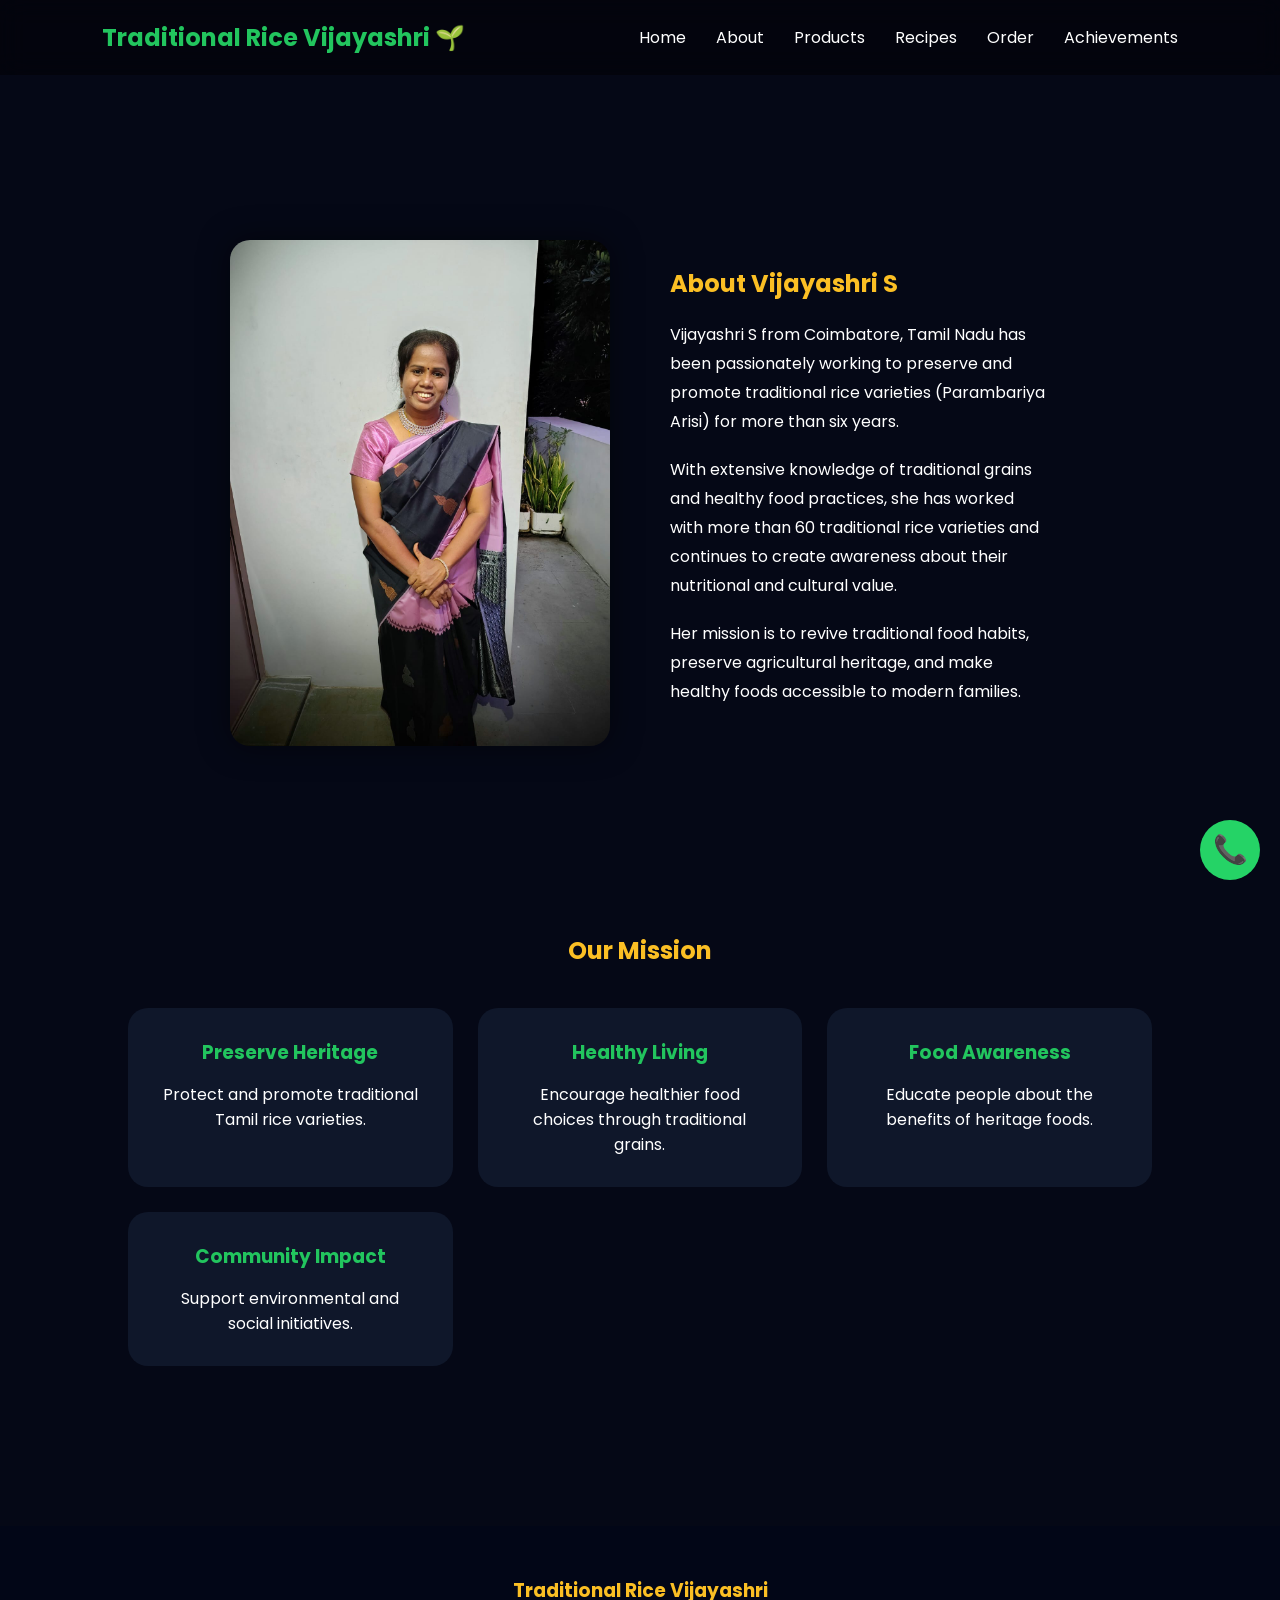
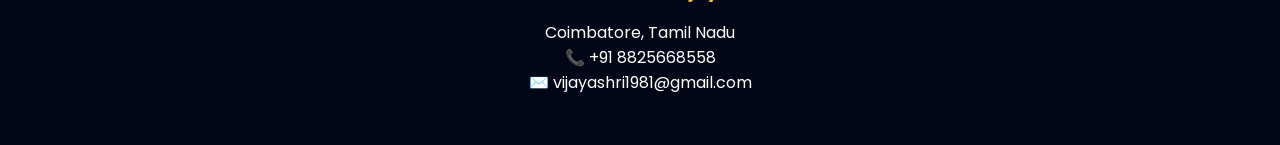
==== about.html @ ce8599e6 "Add files via upload Initial website upload" ====
<!DOCTYPE html>
<html lang="en">

<head>
    <meta charset="UTF-8">
    <meta name="viewport" content="width=device-width, initial-scale=1.0">
    <title>About Vijayashri</title>
    <link rel="stylesheet" href="style.css">
</head>

<body>

<nav>
    <div class="logo">
        Traditional Rice Vijayashri 🌱
    </div>

    <ul>
        <li><a href="index.html">Home</a></li>
        <li><a href="about.html">About</a></li>
        <li><a href="product.html">Products</a></li>
        <li><a href="recipes.html">Recipes</a></li>
        <li><a href="order.html">Order</a></li>
        <li><a href="achievements.html">Achievements</a></li>
    </ul>
</nav>

<section style="padding-top:140px; padding-left:10%; padding-right:10%;">

    <div class="about-preview">

        <div class="about-image">
            <img src="vijayashri.jpeg">
        </div>

        <div class="about-text">

            <h2>About Vijayashri S</h2>

            <p>
                Vijayashri S from Coimbatore, Tamil Nadu has been passionately
                working to preserve and promote traditional rice varieties
                (Parambariya Arisi) for more than six years.
            </p>

            <p>
                With extensive knowledge of traditional grains and healthy food
                practices, she has worked with more than 60 traditional rice
                varieties and continues to create awareness about their
                nutritional and cultural value.
            </p>

            <p>
                Her mission is to revive traditional food habits, preserve
                agricultural heritage, and make healthy foods accessible
                to modern families.
            </p>

        </div>

    </div>

</section>

<section class="services">

    <h2>Our Mission</h2>

    <div class="service-grid">

        <div class="service-card">
            <h3>Preserve Heritage</h3>
            <p>
                Protect and promote traditional Tamil rice varieties.
            </p>
        </div>

        <div class="service-card">
            <h3>Healthy Living</h3>
            <p>
                Encourage healthier food choices through traditional grains.
            </p>
        </div>

        <div class="service-card">
            <h3>Food Awareness</h3>
            <p>
                Educate people about the benefits of heritage foods.
            </p>
        </div>

        <div class="service-card">
            <h3>Community Impact</h3>
            <p>
                Support environmental and social initiatives.
            </p>
        </div>

    </div>

</section>

<footer>

    <h3>Traditional Rice Vijayashri</h3>

    <p>Coimbatore, Tamil Nadu</p>

    <p>📞 +91 8825668558</p>

    <p>✉️ vijayashri1981@gmail.com</p>

</footer>

<a href="https://wa.me/918825668558" class="whatsapp" target="_blank">
📞
</a>

</body>

</html>
---- style.css ----
/* Google Font */

@import url('https://fonts.googleapis.com/css2?family=Poppins:wght@300;400;500;600;700&display=swap');

*{
    margin:0;
    padding:0;
    box-sizing:border-box;
    font-family:'Poppins',sans-serif;
}

/* Body */

body{
    background:#050816;
    color:white;
    overflow-x:hidden;
}

/* Navbar */

nav{
    position:fixed;
    top:0;
    width:100%;
    display:flex;
    justify-content:space-between;
    align-items:center;
    padding:20px 8%;
    background:rgba(0,0,0,0.4);
    backdrop-filter:blur(12px);
    z-index:1000;
}

.logo{
    font-size:24px;
    font-weight:700;
    color:#22c55e;
}

nav ul{
    display:flex;
    list-style:none;
    gap:30px;
}

nav ul li a{
    text-decoration:none;
    color:white;
    transition:.3s;
}

nav ul li a:hover{
    color:#22c55e;
}

/* Hero Section */

.hero{
    height:200vh;
    background:url("hero.jpeg");
    background-size:cover;
    background-position:center;
    position:relative;
    display:flex;
    justify-content:center;
    align-items:center;
    text-align:center;
}

.overlay{
    position:absolute;
    width:100%;
    height:100%;
    background:rgba(0,0,0,.65);
}

.hero-content{
    position:relative;
    z-index:2;
    width:80%;
}

.hero-content h1{
    font-size:4rem;
    margin-bottom:20px;
    color:#fbbf24;
}

.hero-content p{
    font-size:1.2rem;
    max-width:700px;
    margin:auto;
    margin-bottom:30px;
    line-height:1.8;
}

/* Buttons */

.btn{
    display:inline-block;
    text-decoration:none;
    background:#22c55e;
    color:white;
    padding:12px 28px;
    border-radius:50px;
    margin:10px;
    transition:.3s;
}

.btn:hover{
    transform:translateY(-4px);
}

.btn-secondary{
    background:#38bdf8;
}

/* Stats */

.stats{
    padding:80px 10%;
    display:grid;
    grid-template-columns:repeat(auto-fit,minmax(220px,1fr));
    gap:25px;
}

.card{
    background:rgba(255,255,255,.05);
    backdrop-filter:blur(15px);
    border:1px solid rgba(255,255,255,.1);
    padding:30px;
    border-radius:20px;
    text-align:center;
    transition:.4s;
}

.card:hover{
    transform:translateY(-10px);
}

.card h2{
    color:#22c55e;
    margin-bottom:10px;
}

/* About Preview */

.about-preview{
    padding:100px 10%;
    display:flex;
    align-items:center;
    gap:60px;
    flex-wrap:wrap;
}

.about-image{
    flex:1;
    min-width:300px;
}

.about-image img{
    width:100%;
    border-radius:20px;
    box-shadow:0 0 30px rgba(0,0,0,.5);
}

.about-text{
    flex:1;
    min-width:300px;
}

.about-text h2{
    color:#fbbf24;
    margin-bottom:20px;
}

.about-text p{
    line-height:1.8;
    margin-bottom:20px;
}

/* Services */

.services{
    padding:80px 10%;
}

.services h2{
    text-align:center;
    color:#fbbf24;
    margin-bottom:40px;
}

.service-grid{
    display:grid;
    grid-template-columns:repeat(auto-fit,minmax(250px,1fr));
    gap:25px;
}

.service-card{
    background:#0f172a;
    border-radius:20px;
    padding:30px;
    text-align:center;
    transition:.4s;
}

.service-card:hover{
    transform:translateY(-10px);
}

.service-card h3{
    color:#22c55e;
    margin-bottom:15px;
}

/* Footer */

footer{
    background:#020617;
    text-align:center;
    padding:50px 20px;
    margin-top:80px;
}

footer h3{
    color:#fbbf24;
    margin-bottom:15px;
}

.social{
    margin-top:20px;
}

.social a{
    text-decoration:none;
    color:#38bdf8;
    margin:0 15px;
}

/* Floating WhatsApp */

.whatsapp{
    position:fixed;
    bottom:20px;
    right:20px;
    width:60px;
    height:60px;
    background:#25D366;
    border-radius:50%;
    display:flex;
    justify-content:center;
    align-items:center;
    text-decoration:none;
    color:white;
    font-size:28px;
    z-index:1000;
}

/* Responsive */

@media(max-width:768px){

    nav{
        flex-direction:column;
        gap:15px;
    }

    nav ul{
        flex-wrap:wrap;
        justify-content:center;
    }

    .hero-content h1{
        font-size:2.5rem;
    }

    .about-preview{
        flex-direction:column;
    }

}

.recipe-grid{
display:grid;
grid-template-columns:repeat(auto-fit,minmax(280px,1fr));
gap:25px;
padding:50px 10%;
}

.recipe-card{
background:#0f172a;
border-radius:20px;
overflow:hidden;
transition:.4s;
}

.recipe-card:hover{
transform:translateY(-10px);
}

.recipe-card img{
width:100%;
height:250px;
object-fit:cover;
}

.recipe-card h3{
padding:15px;
color:#fbbf24;
}

.recipe-card p{
padding:0 15px 20px;
line-height:1.6;
}

.recipe-grid{
    display:grid;
    grid-template-columns:repeat(auto-fit,minmax(300px,1fr));
    gap:30px;
    margin-top:40px;
}

.recipe-card{
    background:rgba(255,255,255,0.05);
    border:1px solid rgba(255,255,255,0.1);
    border-radius:20px;
    overflow:hidden;
    transition:0.4s;
    backdrop-filter:blur(10px);
}

.recipe-card:hover{
    transform:translateY(-10px);
    box-shadow:0 0 30px rgba(0,255,150,0.2);
}

.recipe-card img{
    width:100%;
    height:300px;
    object-fit:cover;
}

.recipe-card h3{
    padding:20px;
    text-align:center;
    color:#f5d58a;
}

.page-title{
text-align:center;
padding:80px 20px 40px;
}

.page-title h1{
font-size:3rem;
color:#f5d58a;
margin-bottom:10px;
}

.page-title p{
color:#bdbdbd;
}

.recipe-grid{
width:90%;
margin:auto;
display:grid;
grid-template-columns:repeat(auto-fit,minmax(320px,1fr));
gap:30px;
padding-bottom:80px;
}

.recipe-card{
background:rgba(255,255,255,0.05);
border-radius:20px;
overflow:hidden;
backdrop-filter:blur(10px);
transition:0.4s;
border:1px solid rgba(255,255,255,0.08);
}

.recipe-card:hover{
transform:translateY(-10px);
box-shadow:0 0 25px rgba(0,255,170,0.25);
}

.recipe-card img{
width:100%;
height:320px;
object-fit:cover;
}

.recipe-card h3{
padding:20px;
text-align:center;
color:#f5d58a;
}

.product-grid{
width:90%;
margin:auto;
display:grid;
grid-template-columns:repeat(auto-fit,minmax(300px,1fr));
gap:25px;
padding-bottom:80px;
}

.product-card{
background:rgba(255,255,255,0.05);
border:1px solid rgba(255,255,255,0.08);
border-radius:20px;
padding:30px;
text-align:center;
transition:0.4s;
}

.product-card:hover{
transform:translateY(-10px);
box-shadow:0 0 25px rgba(0,255,170,0.25);
}

.product-card h3{
color:#f5d58a;
margin-bottom:15px;
}

.product-card p{
color:#d0d0d0;
}


.order-container{
width:90%;
max-width:700px;
margin:auto;
padding-bottom:80px;
}

.order-container form{
display:flex;
flex-direction:column;
gap:20px;

background:rgba(255,255,255,0.05);
padding:40px;
border-radius:20px;
border:1px solid rgba(255,255,255,0.08);
backdrop-filter:blur(10px);
}

.order-container input,
.order-container select,
.order-container textarea{

padding:15px;
border:none;
outline:none;

background:#0f172a;
color:white;

border-radius:10px;
}

.order-container button{

padding:15px;

border:none;

background:#22c55e;

color:white;

font-size:18px;

border-radius:10px;

cursor:pointer;

transition:.3s;
}

.order-container button:hover{
transform:translateY(-3px);
}

.radio-group{
display:flex;
gap:20px;
}
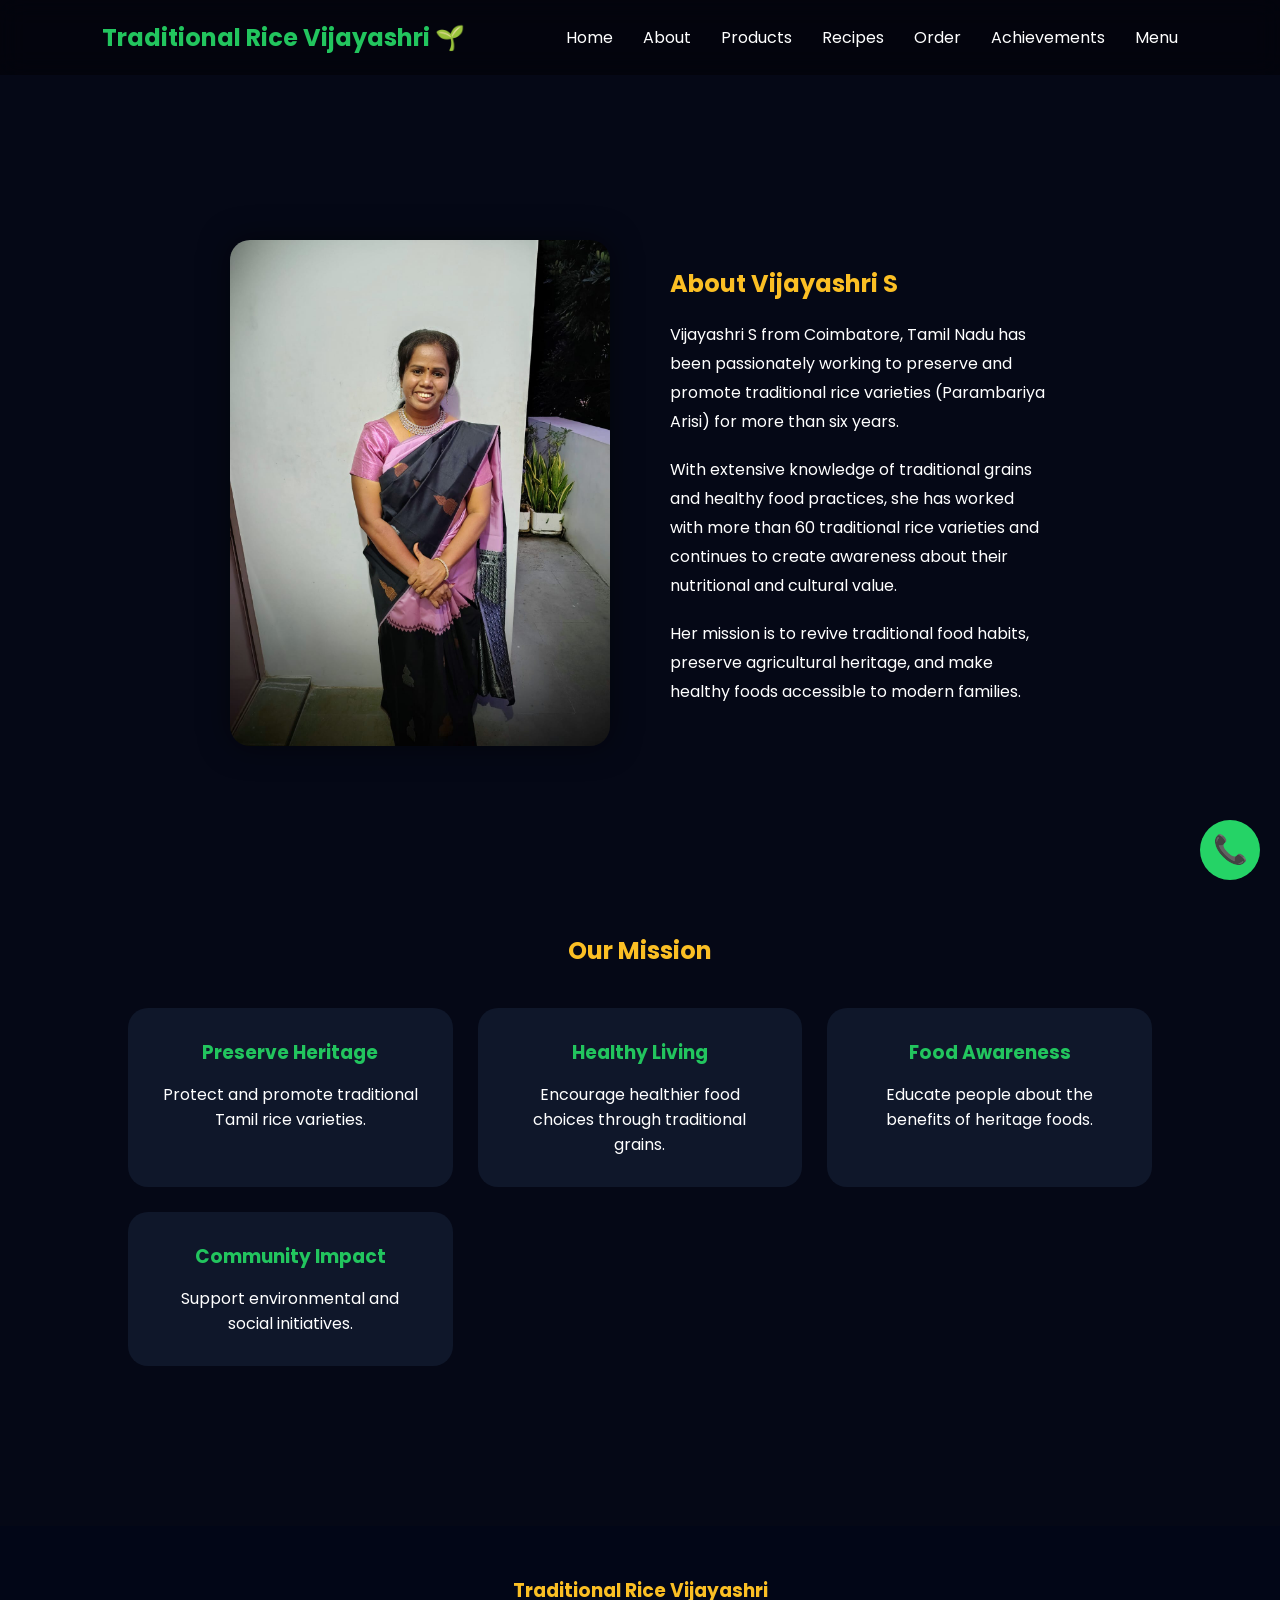
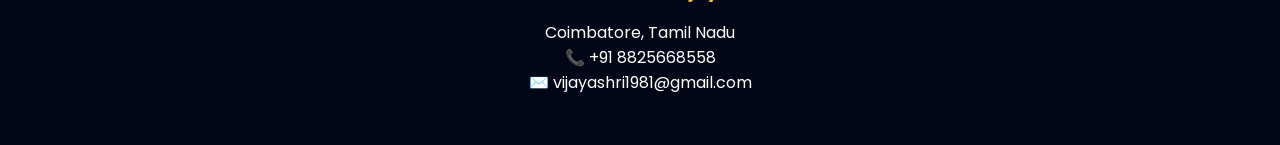
==== commit 7a9e02ed: "Add files via upload" ====
--- a/about.html
+++ b/about.html
@@ -22,6 +22,7 @@
         <li><a href="recipes.html">Recipes</a></li>
         <li><a href="order.html">Order</a></li>
         <li><a href="achievements.html">Achievements</a></li>
+        <li><a href="menu.html">Menu</a></li>
     </ul>
 </nav>
 
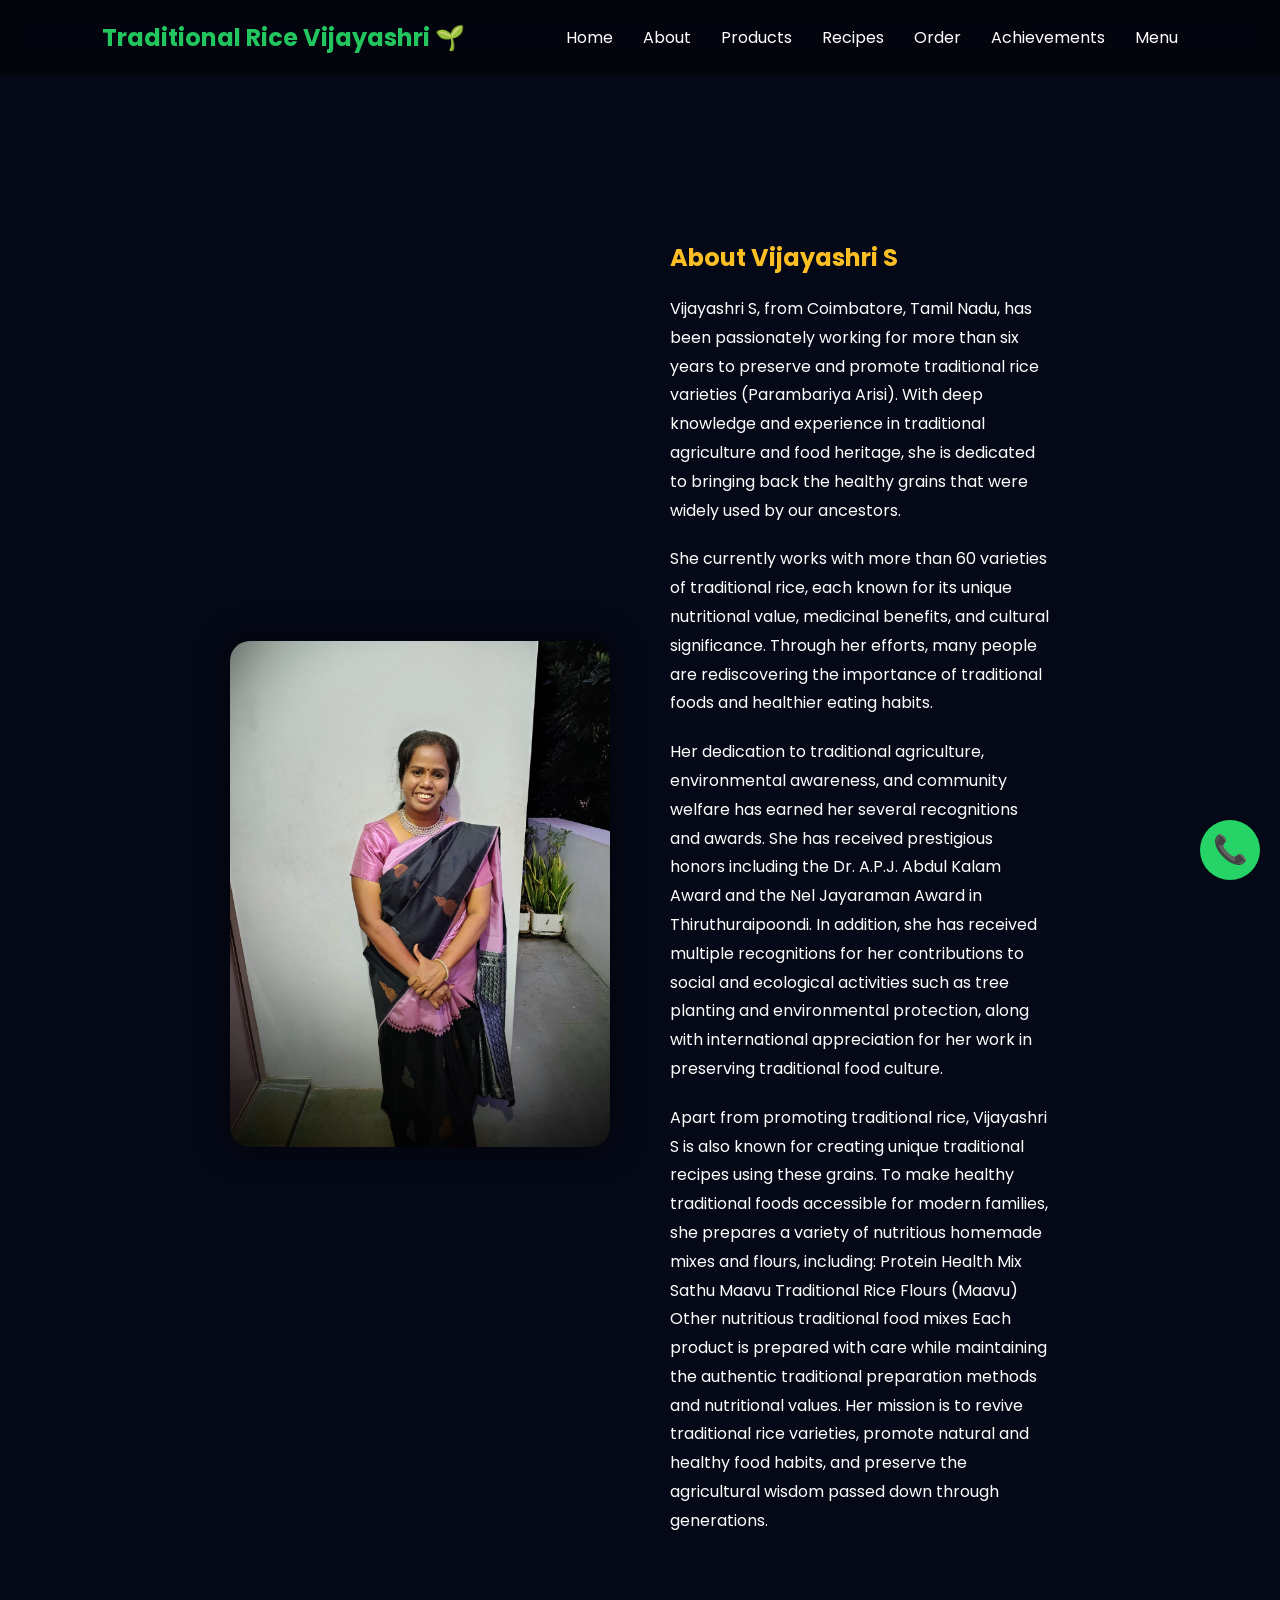
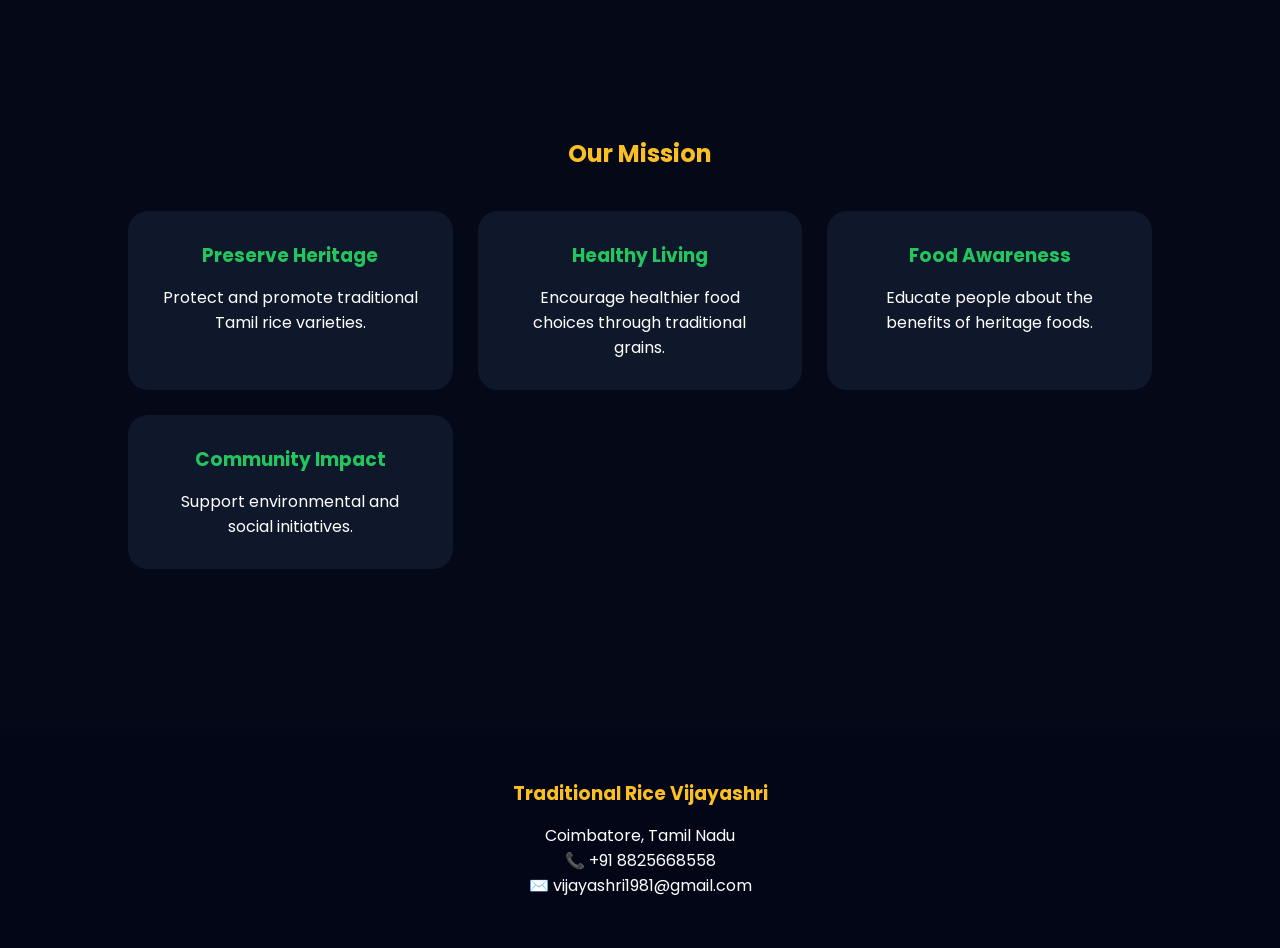
==== commit 97533603: "Add files via upload" ====
--- a/about.html
+++ b/about.html
@@ -39,22 +39,36 @@
             <h2>About Vijayashri S</h2>
 
             <p>
-                Vijayashri S from Coimbatore, Tamil Nadu has been passionately
-                working to preserve and promote traditional rice varieties
-                (Parambariya Arisi) for more than six years.
+                Vijayashri S, from Coimbatore, Tamil Nadu, has been passionately working for more than six years to preserve and promote traditional rice 
+                varieties (Parambariya Arisi). With deep knowledge and experience in traditional agriculture and food heritage, she is dedicated to 
+                bringing back the healthy grains that were widely used by our ancestors.
             </p>
 
             <p>
-                With extensive knowledge of traditional grains and healthy food
-                practices, she has worked with more than 60 traditional rice
-                varieties and continues to create awareness about their
-                nutritional and cultural value.
+               She currently works with more than 60 varieties of traditional rice, each known for its unique 
+               nutritional value, medicinal benefits, and cultural significance. Through her efforts, many people are 
+               rediscovering the importance of traditional foods and healthier eating habits.
+
             </p>
 
             <p>
-                Her mission is to revive traditional food habits, preserve
-                agricultural heritage, and make healthy foods accessible
-                to modern families.
+               Her dedication to traditional agriculture, environmental awareness, and community welfare has earned her several recognitions and 
+               awards. She has received prestigious honors including the Dr. A.P.J. Abdul Kalam Award and the Nel Jayaraman Award 
+               in Thiruthuraipoondi. In addition, she has received multiple recognitions for her contributions to social and ecological 
+               activities such as tree planting and environmental protection, along with international appreciation for her work in preserving
+               traditional food culture.
+            </p>
+
+            <p>
+                Apart from promoting traditional rice, Vijayashri S is also known for creating unique traditional recipes using these grains. To make healthy traditional foods accessible for modern families, she prepares a variety of nutritious homemade mixes and flours, including:
+
+                Protein Health Mix
+                Sathu Maavu
+                Traditional Rice Flours (Maavu)
+                Other nutritious traditional food mixes
+                Each product is prepared with care while maintaining the authentic traditional preparation methods and nutritional values.
+
+Her mission is to revive traditional rice varieties, promote natural and healthy food habits, and preserve the agricultural wisdom passed down through generations.
             </p>
 
         </div>
--- a/style.css
+++ b/style.css
@@ -492,3 +492,48 @@
 display:flex;
 gap:20px;
 }
+
+
+.notice-box{
+width:90%;
+margin:220px auto 40px;
+padding:25px;
+background:rgba(255,255,255,0.05);
+border-left:5px solid #fbbf24;
+border-radius:15px;
+}
+
+.notice-box h3{
+color:#fbbf24;
+margin-bottom:10px;
+}
+
+.menu-title{
+text-align:center;
+color:#fbbf24;
+margin:40px 0 20px;
+}
+
+.menu-table{
+width:90%;
+margin:auto;
+border-collapse:collapse;
+background:#0f172a;
+border-radius:15px;
+overflow:hidden;
+}
+
+.menu-table th{
+background:#22c55e;
+color:white;
+padding:15px;
+}
+
+.menu-table td{
+padding:12px;
+border-bottom:1px solid rgba(255,255,255,0.1);
+}
+
+.menu-table tr:hover{
+background:rgba(255,255,255,0.05);
+}
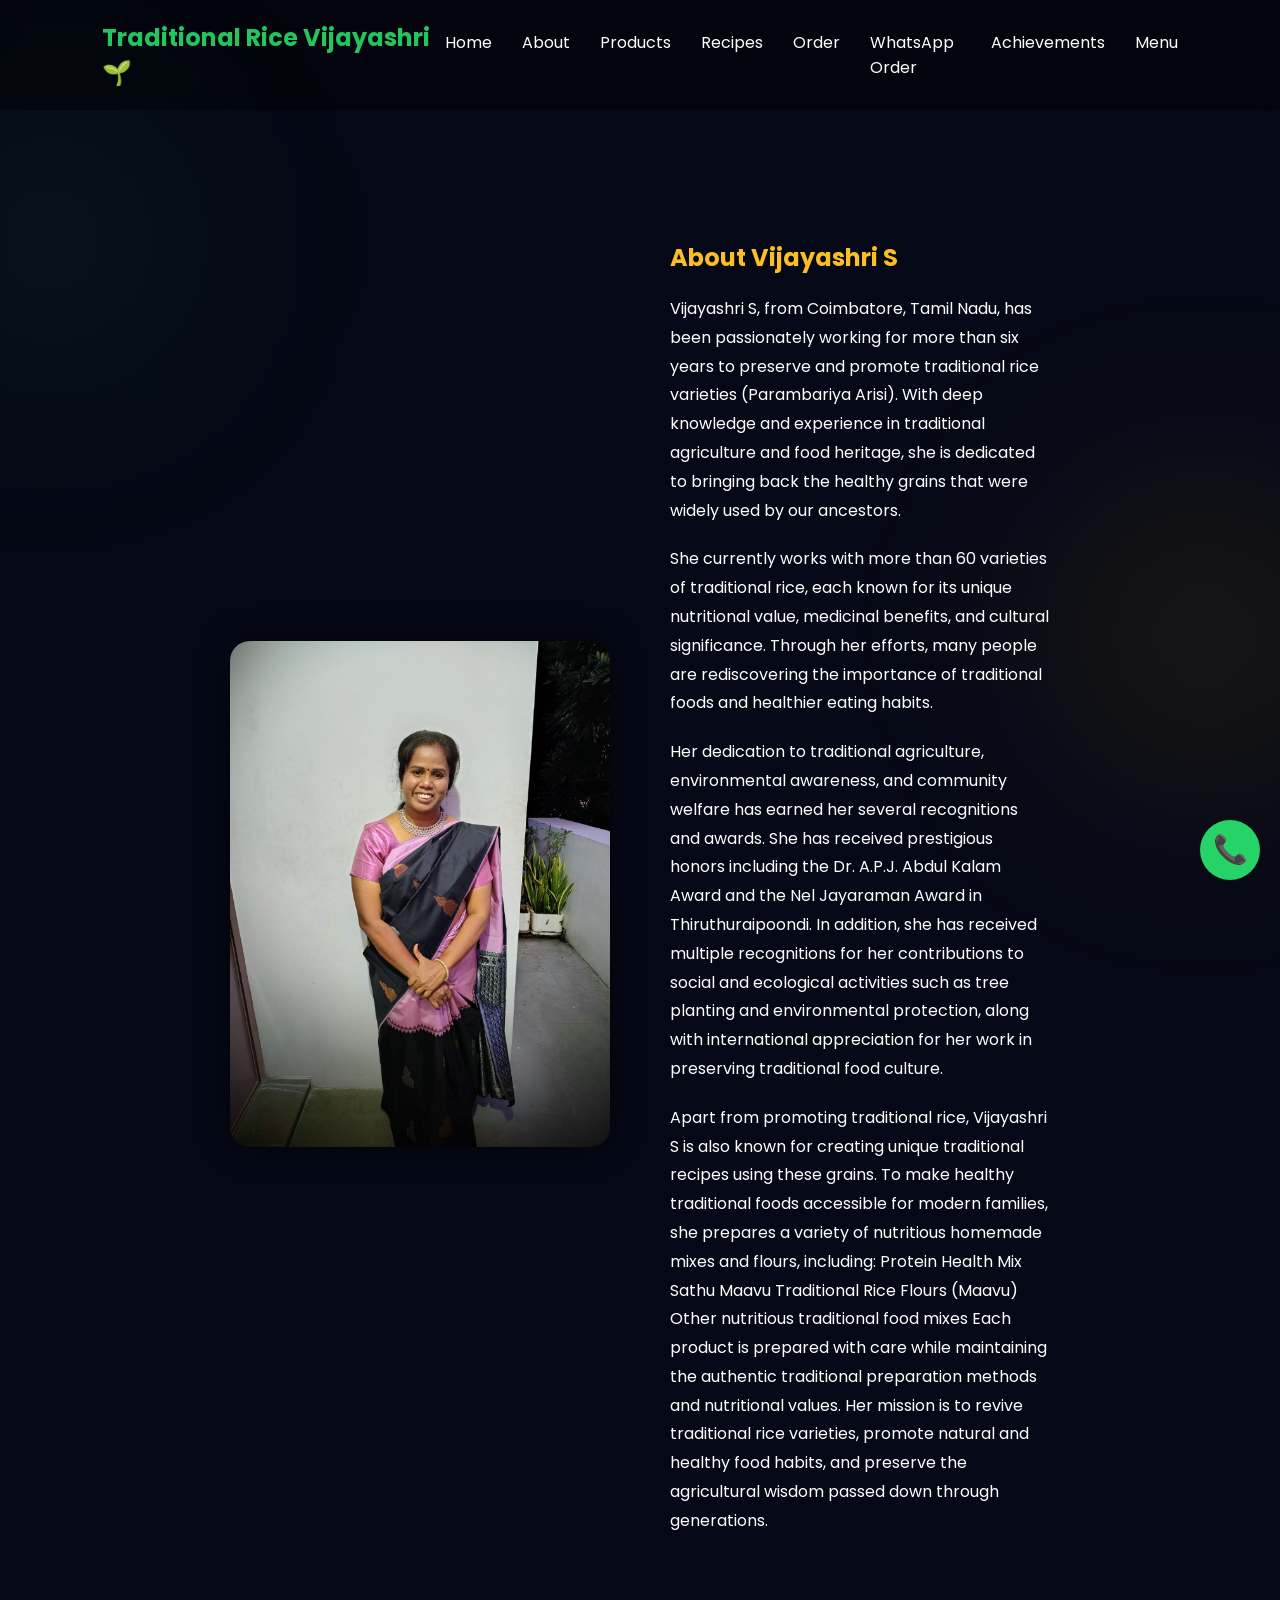
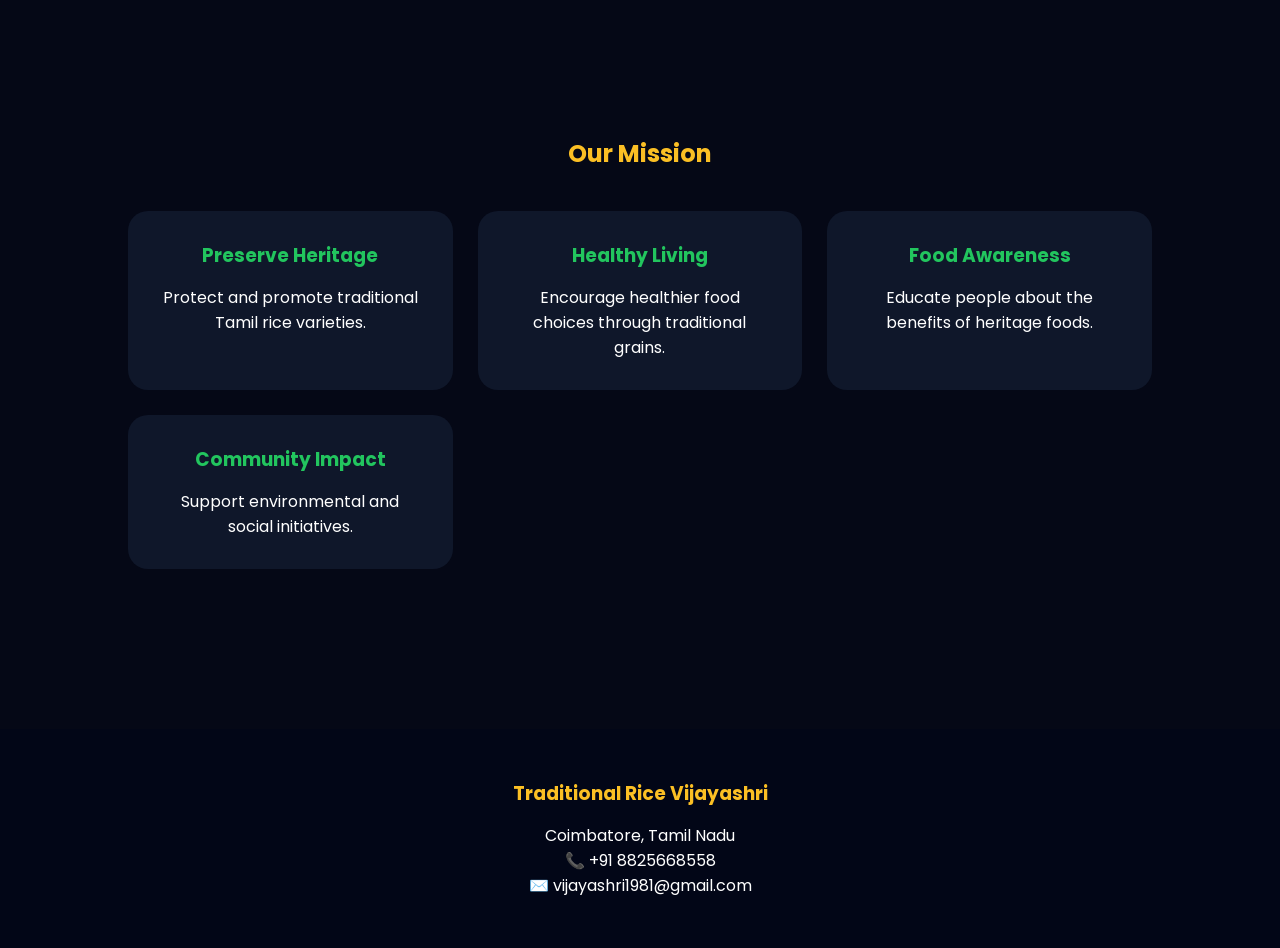
==== commit 5fa648d7: "Add files via upload" ====
--- a/about.html
+++ b/about.html
@@ -21,6 +21,7 @@
         <li><a href="product.html">Products</a></li>
         <li><a href="recipes.html">Recipes</a></li>
         <li><a href="order.html">Order</a></li>
+        <li><a href="whatsapp-order.html">WhatsApp Order</a></li>
         <li><a href="achievements.html">Achievements</a></li>
         <li><a href="menu.html">Menu</a></li>
     </ul>
--- a/style.css
+++ b/style.css
@@ -15,6 +15,7 @@
     background:#050816;
     color:white;
     overflow-x:hidden;
+
 }
 
 /* Navbar */
@@ -30,6 +31,7 @@
     background:rgba(0,0,0,0.4);
     backdrop-filter:blur(12px);
     z-index:1000;
+
 }
 
 .logo{
@@ -52,6 +54,25 @@
 
 nav ul li a:hover{
     color:#22c55e;
+}
+
+nav ul li a{
+    position:relative;
+}
+
+nav ul li a::after{
+    content:"";
+    position:absolute;
+    width:0;
+    height:2px;
+    left:0;
+    bottom:-5px;
+    background:#22c55e;
+    transition:.4s;
+}
+
+nav ul li a:hover::after{
+    width:100%;
 }
 
 /* Hero Section */
@@ -68,6 +89,14 @@
     text-align:center;
 }
 
+.hero-content h1{
+    font-size:60px;
+    color:white;
+    text-shadow:
+        0 0 10px rgba(34,197,94,0.5),
+        0 0 25px rgba(34,197,94,0.3);
+}
+
 .overlay{
     position:absolute;
     width:100%;
@@ -85,6 +114,13 @@
     font-size:4rem;
     margin-bottom:20px;
     color:#fbbf24;
+}
+
+.hero-content h1{
+    text-shadow:
+    0 0 10px rgba(255,215,0,0.4),
+    0 0 20px rgba(255,215,0,0.3),
+    0 0 40px rgba(255,215,0,0.2);
 }
 
 .hero-content p{
@@ -93,6 +129,36 @@
     margin:auto;
     margin-bottom:30px;
     line-height:1.8;
+}
+
+.hero-content h1{
+    animation: fadeUp 1.5s ease;
+}
+
+@keyframes fadeUp{
+    from{
+        opacity:0;
+        transform:translateY(40px);
+    }
+
+    to{
+        opacity:1;
+        transform:translateY(0);
+    }
+}
+
+.hero-content p{
+    animation: fadeIn 3s ease;
+}
+
+@keyframes fadeIn{
+    from{
+        opacity:0;
+    }
+
+    to{
+        opacity:1;
+    }
 }
 
 /* Buttons */
@@ -135,6 +201,40 @@
     transition:.4s;
 }
 
+.stat-card{
+    animation: floatCard 4s ease-in-out infinite;
+}
+
+.card,
+.stat-card{
+    animation: fadeUp 1s ease;
+}
+
+@keyframes fadeUp{
+    from{
+        opacity:0;
+        transform:translateY(40px);
+    }
+
+    to{
+        opacity:1;
+        transform:translateY(0);
+    }
+}
+
+
+@keyframes floatCard{
+    0%{
+        transform:translateY(0px);
+    }
+    50%{
+        transform:translateY(-10px);
+    }
+    100%{
+        transform:translateY(0px);
+    }
+}
+
 .card:hover{
     transform:translateY(-10px);
 }
@@ -213,6 +313,15 @@
 .service-card h3{
     color:#22c55e;
     margin-bottom:15px;
+}
+
+.card{
+    transition:0.4s;
+}
+
+.card:hover{
+    transform:translateY(-8px);
+    box-shadow:0 0 25px rgba(34,197,94,0.2);
 }
 
 /* Footer */
@@ -256,7 +365,10 @@
     color:white;
     font-size:28px;
     z-index:1000;
-}
+
+}
+
+
 
 /* Responsive */
 
@@ -537,3 +649,93 @@
 .menu-table tr:hover{
 background:rgba(255,255,255,0.05);
 }
+
+body::before{
+content:"";
+position:fixed;
+top:10%;
+left:-100px;
+width:300px;
+height:300px;
+background:rgba(34,197,94,0.08);
+border-radius:50%;
+filter:blur(100px);
+z-index:-1;
+}
+
+body::after{
+content:"";
+position:fixed;
+bottom:10%;
+right:-100px;
+width:350px;
+height:350px;
+background:rgba(251,191,36,0.08);
+border-radius:50%;
+filter:blur(100px);
+z-index:-1;
+}
+
+.stats{
+    display:flex;
+    justify-content:center;
+    gap:40px;
+    margin:80px 0;
+    flex-wrap:wrap;
+}
+
+.stat{
+    text-align:center;
+    background:rgba(255,255,255,0.05);
+    padding:25px;
+    border-radius:15px;
+    min-width:220px;
+}
+
+.stat h2{
+    font-size:3rem;
+    color:#fbbf24;
+}
+
+.stat p{
+    margin-top:10px;
+    font-size:1rem;
+}
+
+.whatsapp-order{
+    width:90%;
+    max-width:700px;
+    margin:150px auto;
+    text-align:center;
+}
+
+.whatsapp-order h1{
+    color:#fbbf24;
+    margin-bottom:20px;
+}
+
+.whatsapp-order form{
+    display:flex;
+    flex-direction:column;
+    gap:15px;
+}
+
+.whatsapp-order input,
+.whatsapp-order textarea,
+.whatsapp-order select{
+
+    padding:15px;
+    border-radius:10px;
+    border:none;
+}
+
+.whatsapp-order button{
+
+    background:#25D366;
+    color:white;
+    padding:15px;
+    border:none;
+    border-radius:10px;
+    cursor:pointer;
+    font-size:18px;
+}
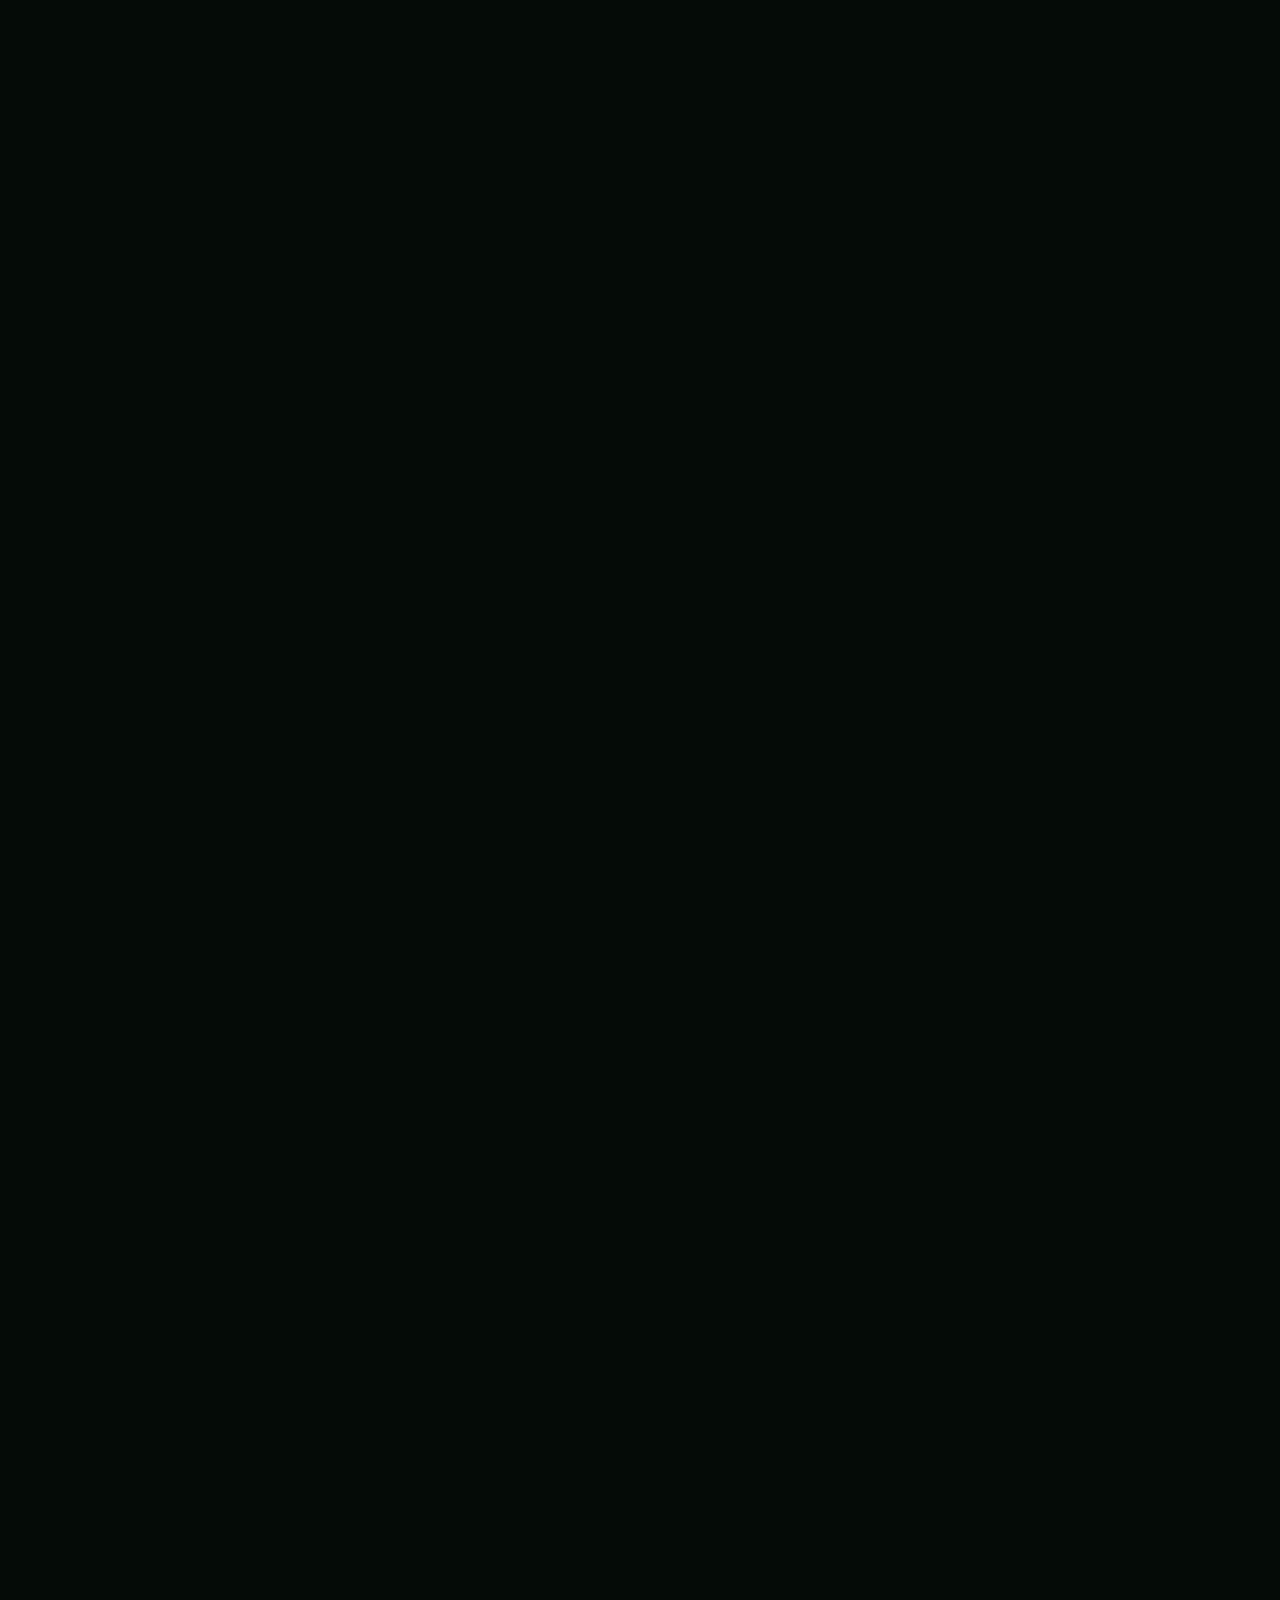
==== commit 73a6b533: "Add files via upload" ====
--- a/about.html
+++ b/about.html
@@ -1,137 +1,147 @@
-<!DOCTYPE html>
-<html lang="en">
-
-<head>
-    <meta charset="UTF-8">
-    <meta name="viewport" content="width=device-width, initial-scale=1.0">
-    <title>About Vijayashri</title>
-    <link rel="stylesheet" href="style.css">
-</head>
-
-<body>
-
-<nav>
-    <div class="logo">
-        Traditional Rice Vijayashri 🌱
-    </div>
-
-    <ul>
-        <li><a href="index.html">Home</a></li>
-        <li><a href="about.html">About</a></li>
-        <li><a href="product.html">Products</a></li>
-        <li><a href="recipes.html">Recipes</a></li>
-        <li><a href="order.html">Order</a></li>
-        <li><a href="whatsapp-order.html">WhatsApp Order</a></li>
-        <li><a href="achievements.html">Achievements</a></li>
-        <li><a href="menu.html">Menu</a></li>
-    </ul>
-</nav>
-
-<section style="padding-top:140px; padding-left:10%; padding-right:10%;">
-
-    <div class="about-preview">
-
-        <div class="about-image">
-            <img src="vijayashri.jpeg">
-        </div>
-
-        <div class="about-text">
-
-            <h2>About Vijayashri S</h2>
-
-            <p>
-                Vijayashri S, from Coimbatore, Tamil Nadu, has been passionately working for more than six years to preserve and promote traditional rice 
-                varieties (Parambariya Arisi). With deep knowledge and experience in traditional agriculture and food heritage, she is dedicated to 
-                bringing back the healthy grains that were widely used by our ancestors.
-            </p>
-
-            <p>
-               She currently works with more than 60 varieties of traditional rice, each known for its unique 
-               nutritional value, medicinal benefits, and cultural significance. Through her efforts, many people are 
-               rediscovering the importance of traditional foods and healthier eating habits.
-
-            </p>
-
-            <p>
-               Her dedication to traditional agriculture, environmental awareness, and community welfare has earned her several recognitions and 
-               awards. She has received prestigious honors including the Dr. A.P.J. Abdul Kalam Award and the Nel Jayaraman Award 
-               in Thiruthuraipoondi. In addition, she has received multiple recognitions for her contributions to social and ecological 
-               activities such as tree planting and environmental protection, along with international appreciation for her work in preserving
-               traditional food culture.
-            </p>
-
-            <p>
-                Apart from promoting traditional rice, Vijayashri S is also known for creating unique traditional recipes using these grains. To make healthy traditional foods accessible for modern families, she prepares a variety of nutritious homemade mixes and flours, including:
-
-                Protein Health Mix
-                Sathu Maavu
-                Traditional Rice Flours (Maavu)
-                Other nutritious traditional food mixes
-                Each product is prepared with care while maintaining the authentic traditional preparation methods and nutritional values.
-
-Her mission is to revive traditional rice varieties, promote natural and healthy food habits, and preserve the agricultural wisdom passed down through generations.
-            </p>
-
-        </div>
-
-    </div>
-
-</section>
-
-<section class="services">
-
-    <h2>Our Mission</h2>
-
-    <div class="service-grid">
-
-        <div class="service-card">
-            <h3>Preserve Heritage</h3>
-            <p>
-                Protect and promote traditional Tamil rice varieties.
-            </p>
-        </div>
-
-        <div class="service-card">
-            <h3>Healthy Living</h3>
-            <p>
-                Encourage healthier food choices through traditional grains.
-            </p>
-        </div>
-
-        <div class="service-card">
-            <h3>Food Awareness</h3>
-            <p>
-                Educate people about the benefits of heritage foods.
-            </p>
-        </div>
-
-        <div class="service-card">
-            <h3>Community Impact</h3>
-            <p>
-                Support environmental and social initiatives.
-            </p>
-        </div>
-
-    </div>
-
-</section>
-
-<footer>
-
-    <h3>Traditional Rice Vijayashri</h3>
-
-    <p>Coimbatore, Tamil Nadu</p>
-
-    <p>📞 +91 8825668558</p>
-
-    <p>✉️ vijayashri1981@gmail.com</p>
-
-</footer>
-
-<a href="https://wa.me/918825668558" class="whatsapp" target="_blank">
-📞
-</a>
-
-</body>
-
+<!DOCTYPE html>
+<html lang="en">
+
+<head>
+    <meta charset="UTF-8">
+    <meta name="viewport" content="width=device-width, initial-scale=1.0">
+    <title>About Vijayashri S - Preserving Traditional Agriculture</title>
+    <meta name="description" content="Read about Vijayashri S from Coimbatore, Tamil Nadu, and her journey of over six years preserving traditional rice varieties and spreading healthy ancestral food awareness.">
+    <meta name="keywords" content="Vijayashri S, Coimbatore organic food, traditional farming Tamil Nadu, Nel Jayaraman Award, health mix preparation">
+    <script>document.documentElement.classList.add('js-enabled');</script>
+    <link rel="preconnect" href="https://fonts.googleapis.com">
+    <link rel="preconnect" href="https://fonts.gstatic.com" crossorigin>
+    <link href="https://fonts.googleapis.com/css2?family=Cormorant+Garamond:ital,wght@0,300;0,400;0,500;0,600;0,700;1,400&family=Plus+Jakarta+Sans:wght@300;400;500;600;700&display=swap" rel="stylesheet">
+    <link rel="stylesheet" href="style.css">
+</head>
+
+<body>
+
+    <!-- Header Navigation -->
+    <nav>
+        <a href="index.html" class="logo">🌾 Traditional Rice Vijayashri</a>
+        <button class="menu-toggle" aria-label="Toggle Menu" id="menuToggleBtn">
+            <span></span>
+            <span></span>
+            <span></span>
+        </button>
+        <ul>
+            <li><a href="index.html">Home</a></li>
+            <li><a href="about.html" class="active">About</a></li>
+            <li><a href="product.html">Products</a></li>
+            <li><a href="recipes.html">Recipes</a></li>
+            <li><a href="order.html">Order</a></li>
+            <li><a href="whatsapp-order.html">WhatsApp Order</a></li>
+            <li><a href="achievements.html">Achievements</a></li>
+            <li><a href="menu.html">Menu</a></li>
+        </ul>
+    </nav>
+
+    <!-- Main Biography Content -->
+    <main style="padding-top: 80px;">
+        <section class="about-preview" style="margin-top: 40px;">
+            <div class="about-image">
+                <img src="vijayashri.jpeg" alt="Vijayashri S Traditional Organic Rice Activist" loading="lazy">
+            </div>
+
+            <div class="about-text">
+                <h2>About Vijayashri S</h2>
+                <p>
+                    Vijayashri S, from Coimbatore, Tamil Nadu, has been passionately working for more than six years to preserve and promote traditional rice 
+                    varieties (Parambariya Arisi). With deep knowledge and experience in traditional agriculture and food heritage, she is dedicated to 
+                    bringing back the healthy grains that were widely used by our ancestors.
+                </p>
+                <p>
+                   She currently works with more than 80 varieties of traditional rice, each known for its unique 
+                   nutritional value, medicinal benefits, and cultural significance. Through her efforts, many people are 
+                   rediscovering the importance of traditional foods and healthier eating habits.
+                </p>
+                <p>
+                   Her dedication to traditional agriculture, environmental awareness, and community welfare has earned her several recognitions and 
+                   awards. She has received prestigious honors including the Dr. A.P.J. Abdul Kalam Award and the Nel Jayaraman Award 
+                   in Thiruthuraipoondi. In addition, she has received multiple recognitions for her contributions to social and ecological 
+                   activities such as tree planting and environmental protection, along with international appreciation for her work in preserving
+                   traditional food culture.
+                </p>
+                <p>
+                    Apart from promoting traditional rice, Vijayashri S is also known for creating unique traditional recipes using these grains. To make healthy traditional foods accessible for modern families, she prepares a variety of nutritious homemade mixes and flours, including:
+                </p>
+                <ul style="list-style: inside circle; color: var(--text-muted); margin-bottom: 20px; font-size: 0.95rem;">
+                    <li style="margin-bottom: 8px;">Protein Health Mix</li>
+                    <li style="margin-bottom: 8px;">Sathu Maavu (Multi-grain powder)</li>
+                    <li style="margin-bottom: 8px;">Traditional Rice Flours (Stone-ground Maavu)</li>
+                    <li style="margin-bottom: 8px;">Other custom-formulated nutritious traditional mixes</li>
+                </ul>
+                <p>
+                    Each product is prepared with extreme care while strictly maintaining authentic preparation methods and maximum nutritional value. Her mission is to revive traditional rice varieties, promote natural and healthy food habits, and preserve the agricultural wisdom passed down through generations.
+                </p>
+            </div>
+        </section>
+
+        <!-- Our Mission Section -->
+        <section class="services">
+            <h2>Our Core Mission</h2>
+            <p class="section-subtitle">Guiding values that shape our preservation work and agricultural goals.</p>
+            
+            <div class="service-grid">
+                <div class="service-card">
+                    <h3>Preserve Heritage</h3>
+                    <p>Protect and promote traditional Tamil Nadu rice varieties from seed loss and hybridization.</p>
+                </div>
+                <div class="service-card">
+                    <h3>Healthy Living</h3>
+                    <p>Encourage healthier dietary choices through high-fiber, mineral-dense heritage grains.</p>
+                </div>
+                <div class="service-card">
+                    <h3>Food Awareness</h3>
+                    <p>Educate communities and school children about the health and medicinal benefits of heritage crops.</p>
+                </div>
+                <div class="service-card">
+                    <h3>Community Impact</h3>
+                    <p>Support local organic farmers, plant native trees, and lead environmental conservation efforts.</p>
+                </div>
+            </div>
+        </section>
+    </main>
+
+    <!-- Footer -->
+    <footer>
+        <div class="footer-grid">
+            <div class="footer-col">
+                <h3>Traditional Rice Vijayashri 🌾</h3>
+                <p>Preserving Tamil Nadu's heritage organic grains, promoting robust nutritional habits, and sharing ancestral food traditions for healthy living.</p>
+            </div>
+            <div class="footer-col">
+                <h3>Quick Navigation</h3>
+                <ul>
+                    <li><a href="index.html">Home</a></li>
+                    <li><a href="about.html">About</a></li>
+                    <li><a href="product.html">Products</a></li>
+                    <li><a href="recipes.html">Recipes</a></li>
+                    <li><a href="menu.html">Product Price List</a></li>
+                    <li><a href="order.html">Place Order</a></li>
+                    <li><a href="whatsapp-order.html">WhatsApp Order</a></li>
+                </ul>
+            </div>
+            <div class="footer-col">
+                <h3>Contact Info</h3>
+                <p>📍 Coimbatore, Tamil Nadu, India</p>
+                <p>📞 +91 8825668558</p>
+                <p>✉️ vijayashri1981@gmail.com</p>
+            </div>
+        </div>
+        <div class="footer-bottom">
+            <p>&copy; 2026 Traditional Rice Vijayashri. All Rights Reserved. Preserving Heritage, Promoting Health.</p>
+        </div>
+    </footer>
+
+    <!-- Floating WhatsApp CTA -->
+    <a href="https://wa.me/918825668558" class="whatsapp" target="_blank" aria-label="Order on WhatsApp">📞</a>
+
+    <!-- Lenis, GSAP, and ScrollTrigger CDN Libraries -->
+    <script src="https://cdn.jsdelivr.net/npm/lenis@1.1.18/dist/lenis.min.js"></script>
+    <script src="https://cdnjs.cloudflare.com/ajax/libs/gsap/3.12.5/gsap.min.js"></script>
+    <script src="https://cdnjs.cloudflare.com/ajax/libs/gsap/3.12.5/ScrollTrigger.min.js"></script>
+    <script src="script.js"></script>
+</body>
+
 </html>
--- a/style.css
+++ b/style.css
@@ -1,741 +1,1548 @@
-/* Google Font */
-
-@import url('https://fonts.googleapis.com/css2?family=Poppins:wght@300;400;500;600;700&display=swap');
-
-*{
-    margin:0;
-    padding:0;
-    box-sizing:border-box;
-    font-family:'Poppins',sans-serif;
-}
-
-/* Body */
-
-body{
-    background:#050816;
-    color:white;
-    overflow-x:hidden;
-
-}
-
-/* Navbar */
-
-nav{
-    position:fixed;
-    top:0;
-    width:100%;
-    display:flex;
-    justify-content:space-between;
-    align-items:center;
-    padding:20px 8%;
-    background:rgba(0,0,0,0.4);
-    backdrop-filter:blur(12px);
-    z-index:1000;
-
-}
-
-.logo{
-    font-size:24px;
-    font-weight:700;
-    color:#22c55e;
-}
-
-nav ul{
-    display:flex;
-    list-style:none;
-    gap:30px;
-}
-
-nav ul li a{
-    text-decoration:none;
-    color:white;
-    transition:.3s;
-}
-
-nav ul li a:hover{
-    color:#22c55e;
-}
-
-nav ul li a{
-    position:relative;
-}
-
-nav ul li a::after{
-    content:"";
-    position:absolute;
-    width:0;
-    height:2px;
-    left:0;
-    bottom:-5px;
-    background:#22c55e;
-    transition:.4s;
-}
-
-nav ul li a:hover::after{
-    width:100%;
-}
-
-/* Hero Section */
-
-.hero{
-    height:200vh;
-    background:url("hero.jpeg");
-    background-size:cover;
-    background-position:center;
-    position:relative;
-    display:flex;
-    justify-content:center;
-    align-items:center;
-    text-align:center;
-}
-
-.hero-content h1{
-    font-size:60px;
-    color:white;
-    text-shadow:
-        0 0 10px rgba(34,197,94,0.5),
-        0 0 25px rgba(34,197,94,0.3);
-}
-
-.overlay{
-    position:absolute;
-    width:100%;
-    height:100%;
-    background:rgba(0,0,0,.65);
-}
-
-.hero-content{
-    position:relative;
-    z-index:2;
-    width:80%;
-}
-
-.hero-content h1{
-    font-size:4rem;
-    margin-bottom:20px;
-    color:#fbbf24;
-}
-
-.hero-content h1{
-    text-shadow:
-    0 0 10px rgba(255,215,0,0.4),
-    0 0 20px rgba(255,215,0,0.3),
-    0 0 40px rgba(255,215,0,0.2);
-}
-
-.hero-content p{
-    font-size:1.2rem;
-    max-width:700px;
-    margin:auto;
-    margin-bottom:30px;
-    line-height:1.8;
-}
-
-.hero-content h1{
-    animation: fadeUp 1.5s ease;
-}
-
-@keyframes fadeUp{
-    from{
-        opacity:0;
-        transform:translateY(40px);
-    }
-
-    to{
-        opacity:1;
-        transform:translateY(0);
-    }
-}
-
-.hero-content p{
-    animation: fadeIn 3s ease;
-}
-
-@keyframes fadeIn{
-    from{
-        opacity:0;
-    }
-
-    to{
-        opacity:1;
-    }
-}
-
-/* Buttons */
-
-.btn{
-    display:inline-block;
-    text-decoration:none;
-    background:#22c55e;
-    color:white;
-    padding:12px 28px;
-    border-radius:50px;
-    margin:10px;
-    transition:.3s;
-}
-
-.btn:hover{
-    transform:translateY(-4px);
-}
-
-.btn-secondary{
-    background:#38bdf8;
-}
-
-/* Stats */
-
-.stats{
-    padding:80px 10%;
-    display:grid;
-    grid-template-columns:repeat(auto-fit,minmax(220px,1fr));
-    gap:25px;
-}
-
-.card{
-    background:rgba(255,255,255,.05);
-    backdrop-filter:blur(15px);
-    border:1px solid rgba(255,255,255,.1);
-    padding:30px;
-    border-radius:20px;
-    text-align:center;
-    transition:.4s;
-}
-
-.stat-card{
-    animation: floatCard 4s ease-in-out infinite;
-}
-
-.card,
-.stat-card{
-    animation: fadeUp 1s ease;
-}
-
-@keyframes fadeUp{
-    from{
-        opacity:0;
-        transform:translateY(40px);
-    }
-
-    to{
-        opacity:1;
-        transform:translateY(0);
-    }
-}
-
-
-@keyframes floatCard{
-    0%{
-        transform:translateY(0px);
-    }
-    50%{
-        transform:translateY(-10px);
-    }
-    100%{
-        transform:translateY(0px);
-    }
-}
-
-.card:hover{
-    transform:translateY(-10px);
-}
-
-.card h2{
-    color:#22c55e;
-    margin-bottom:10px;
-}
-
-/* About Preview */
-
-.about-preview{
-    padding:100px 10%;
-    display:flex;
-    align-items:center;
-    gap:60px;
-    flex-wrap:wrap;
-}
-
-.about-image{
-    flex:1;
-    min-width:300px;
-}
-
-.about-image img{
-    width:100%;
-    border-radius:20px;
-    box-shadow:0 0 30px rgba(0,0,0,.5);
-}
-
-.about-text{
-    flex:1;
-    min-width:300px;
-}
-
-.about-text h2{
-    color:#fbbf24;
-    margin-bottom:20px;
-}
-
-.about-text p{
-    line-height:1.8;
-    margin-bottom:20px;
-}
-
-/* Services */
-
-.services{
-    padding:80px 10%;
-}
-
-.services h2{
-    text-align:center;
-    color:#fbbf24;
-    margin-bottom:40px;
-}
-
-.service-grid{
-    display:grid;
-    grid-template-columns:repeat(auto-fit,minmax(250px,1fr));
-    gap:25px;
-}
-
-.service-card{
-    background:#0f172a;
-    border-radius:20px;
-    padding:30px;
-    text-align:center;
-    transition:.4s;
-}
-
-.service-card:hover{
-    transform:translateY(-10px);
-}
-
-.service-card h3{
-    color:#22c55e;
-    margin-bottom:15px;
-}
-
-.card{
-    transition:0.4s;
-}
-
-.card:hover{
-    transform:translateY(-8px);
-    box-shadow:0 0 25px rgba(34,197,94,0.2);
-}
-
-/* Footer */
-
-footer{
-    background:#020617;
-    text-align:center;
-    padding:50px 20px;
-    margin-top:80px;
-}
-
-footer h3{
-    color:#fbbf24;
-    margin-bottom:15px;
-}
-
-.social{
-    margin-top:20px;
-}
-
-.social a{
-    text-decoration:none;
-    color:#38bdf8;
-    margin:0 15px;
-}
-
-/* Floating WhatsApp */
-
-.whatsapp{
-    position:fixed;
-    bottom:20px;
-    right:20px;
-    width:60px;
-    height:60px;
-    background:#25D366;
-    border-radius:50%;
-    display:flex;
-    justify-content:center;
-    align-items:center;
-    text-decoration:none;
-    color:white;
-    font-size:28px;
-    z-index:1000;
-
-}
-
-
-
-/* Responsive */
-
-@media(max-width:768px){
-
-    nav{
-        flex-direction:column;
-        gap:15px;
-    }
-
-    nav ul{
-        flex-wrap:wrap;
-        justify-content:center;
-    }
-
-    .hero-content h1{
-        font-size:2.5rem;
-    }
-
-    .about-preview{
-        flex-direction:column;
-    }
-
-}
-
-.recipe-grid{
-display:grid;
-grid-template-columns:repeat(auto-fit,minmax(280px,1fr));
-gap:25px;
-padding:50px 10%;
-}
-
-.recipe-card{
-background:#0f172a;
-border-radius:20px;
-overflow:hidden;
-transition:.4s;
-}
-
-.recipe-card:hover{
-transform:translateY(-10px);
-}
-
-.recipe-card img{
-width:100%;
-height:250px;
-object-fit:cover;
-}
-
-.recipe-card h3{
-padding:15px;
-color:#fbbf24;
-}
-
-.recipe-card p{
-padding:0 15px 20px;
-line-height:1.6;
-}
-
-.recipe-grid{
-    display:grid;
-    grid-template-columns:repeat(auto-fit,minmax(300px,1fr));
-    gap:30px;
-    margin-top:40px;
-}
-
-.recipe-card{
-    background:rgba(255,255,255,0.05);
-    border:1px solid rgba(255,255,255,0.1);
-    border-radius:20px;
-    overflow:hidden;
-    transition:0.4s;
-    backdrop-filter:blur(10px);
-}
-
-.recipe-card:hover{
-    transform:translateY(-10px);
-    box-shadow:0 0 30px rgba(0,255,150,0.2);
-}
-
-.recipe-card img{
-    width:100%;
-    height:300px;
-    object-fit:cover;
-}
-
-.recipe-card h3{
-    padding:20px;
-    text-align:center;
-    color:#f5d58a;
-}
-
-.page-title{
-text-align:center;
-padding:80px 20px 40px;
-}
-
-.page-title h1{
-font-size:3rem;
-color:#f5d58a;
-margin-bottom:10px;
-}
-
-.page-title p{
-color:#bdbdbd;
-}
-
-.recipe-grid{
-width:90%;
-margin:auto;
-display:grid;
-grid-template-columns:repeat(auto-fit,minmax(320px,1fr));
-gap:30px;
-padding-bottom:80px;
-}
-
-.recipe-card{
-background:rgba(255,255,255,0.05);
-border-radius:20px;
-overflow:hidden;
-backdrop-filter:blur(10px);
-transition:0.4s;
-border:1px solid rgba(255,255,255,0.08);
-}
-
-.recipe-card:hover{
-transform:translateY(-10px);
-box-shadow:0 0 25px rgba(0,255,170,0.25);
-}
-
-.recipe-card img{
-width:100%;
-height:320px;
-object-fit:cover;
-}
-
-.recipe-card h3{
-padding:20px;
-text-align:center;
-color:#f5d58a;
-}
-
-.product-grid{
-width:90%;
-margin:auto;
-display:grid;
-grid-template-columns:repeat(auto-fit,minmax(300px,1fr));
-gap:25px;
-padding-bottom:80px;
-}
-
-.product-card{
-background:rgba(255,255,255,0.05);
-border:1px solid rgba(255,255,255,0.08);
-border-radius:20px;
-padding:30px;
-text-align:center;
-transition:0.4s;
-}
-
-.product-card:hover{
-transform:translateY(-10px);
-box-shadow:0 0 25px rgba(0,255,170,0.25);
-}
-
-.product-card h3{
-color:#f5d58a;
-margin-bottom:15px;
-}
-
-.product-card p{
-color:#d0d0d0;
-}
-
-
-.order-container{
-width:90%;
-max-width:700px;
-margin:auto;
-padding-bottom:80px;
-}
-
-.order-container form{
-display:flex;
-flex-direction:column;
-gap:20px;
-
-background:rgba(255,255,255,0.05);
-padding:40px;
-border-radius:20px;
-border:1px solid rgba(255,255,255,0.08);
-backdrop-filter:blur(10px);
-}
-
-.order-container input,
-.order-container select,
-.order-container textarea{
-
-padding:15px;
-border:none;
-outline:none;
-
-background:#0f172a;
-color:white;
-
-border-radius:10px;
-}
-
-.order-container button{
-
-padding:15px;
-
-border:none;
-
-background:#22c55e;
-
-color:white;
-
-font-size:18px;
-
-border-radius:10px;
-
-cursor:pointer;
-
-transition:.3s;
-}
-
-.order-container button:hover{
-transform:translateY(-3px);
-}
-
-.radio-group{
-display:flex;
-gap:20px;
-}
-
-
-.notice-box{
-width:90%;
-margin:220px auto 40px;
-padding:25px;
-background:rgba(255,255,255,0.05);
-border-left:5px solid #fbbf24;
-border-radius:15px;
-}
-
-.notice-box h3{
-color:#fbbf24;
-margin-bottom:10px;
-}
-
-.menu-title{
-text-align:center;
-color:#fbbf24;
-margin:40px 0 20px;
-}
-
-.menu-table{
-width:90%;
-margin:auto;
-border-collapse:collapse;
-background:#0f172a;
-border-radius:15px;
-overflow:hidden;
-}
-
-.menu-table th{
-background:#22c55e;
-color:white;
-padding:15px;
-}
-
-.menu-table td{
-padding:12px;
-border-bottom:1px solid rgba(255,255,255,0.1);
-}
-
-.menu-table tr:hover{
-background:rgba(255,255,255,0.05);
-}
-
-body::before{
-content:"";
-position:fixed;
-top:10%;
-left:-100px;
-width:300px;
-height:300px;
-background:rgba(34,197,94,0.08);
-border-radius:50%;
-filter:blur(100px);
-z-index:-1;
-}
-
-body::after{
-content:"";
-position:fixed;
-bottom:10%;
-right:-100px;
-width:350px;
-height:350px;
-background:rgba(251,191,36,0.08);
-border-radius:50%;
-filter:blur(100px);
-z-index:-1;
-}
-
-.stats{
-    display:flex;
-    justify-content:center;
-    gap:40px;
-    margin:80px 0;
-    flex-wrap:wrap;
-}
-
-.stat{
-    text-align:center;
-    background:rgba(255,255,255,0.05);
-    padding:25px;
-    border-radius:15px;
-    min-width:220px;
-}
-
-.stat h2{
-    font-size:3rem;
-    color:#fbbf24;
-}
-
-.stat p{
-    margin-top:10px;
-    font-size:1rem;
-}
-
-.whatsapp-order{
-    width:90%;
-    max-width:700px;
-    margin:150px auto;
-    text-align:center;
-}
-
-.whatsapp-order h1{
-    color:#fbbf24;
-    margin-bottom:20px;
-}
-
-.whatsapp-order form{
-    display:flex;
-    flex-direction:column;
-    gap:15px;
-}
-
-.whatsapp-order input,
-.whatsapp-order textarea,
-.whatsapp-order select{
-
-    padding:15px;
-    border-radius:10px;
-    border:none;
-}
-
-.whatsapp-order button{
-
-    background:#25D366;
-    color:white;
-    padding:15px;
-    border:none;
-    border-radius:10px;
-    cursor:pointer;
-    font-size:18px;
+/* ==========================================================================
+   GOOGLE FONTS IMPORT
+   ========================================================================== */
+@import url('https://fonts.googleapis.com/css2?family=Cormorant+Garamond:ital,wght@0,300;0,400;0,500;0,600;0,700;1,400&family=Plus+Jakarta+Sans:wght@300;400;500;600;700&display=swap');
+
+/* ==========================================================================
+   DESIGN VARIABLES
+   ========================================================================== */
+:root {
+    /* Color Palette */
+    --bg-dark: #050b07;          /* Premium forest-black */
+    --bg-dark-accent: #0d1610;   /* Deep organic charcoal-green */
+    --primary: #15803d;          /* Earthy forest green */
+    --primary-light: #22c55e;    /* Vibrant leaf green */
+    --accent: #d4af37;           /* Luxury Gold */
+    --accent-light: #fbbf24;     /* Soft warm gold */
+    --accent-glow: rgba(212, 175, 55, 0.15);
+    
+    /* Text Colors */
+    --text-light: #f3f5f4;       /* Soft cream-white */
+    --text-muted: #9ca3af;       /* Ash gray */
+    --text-gold: #f5d58a;        /* Elegant vintage gold text */
+    
+    /* UI Glassmorphism & Borders */
+    --glass-bg: rgba(13, 22, 16, 0.7);
+    --glass-border: rgba(255, 255, 255, 0.06);
+    --glass-border-accent: rgba(212, 175, 55, 0.15);
+    
+    /* Typography */
+    --font-heading: 'Cormorant Garamond', serif;
+    --font-body: 'Plus Jakarta Sans', sans-serif;
+    
+    /* Transitions & Dynamics */
+    --transition-smooth: all 0.4s cubic-bezier(0.16, 1, 0.3, 1);
+    --transition-bounce: all 0.5s cubic-bezier(0.175, 0.885, 0.32, 1.275);
+}
+
+/* ==========================================================================
+   GLOBAL RESET & STYLES
+   ========================================================================== */
+html {
+    max-width: 100%;
+    overflow-x: hidden;
+}
+
+* {
+    margin: 0;
+    padding: 0;
+    box-sizing: border-box;
+    font-family: var(--font-body);
+}
+
+body {
+    background-color: var(--bg-dark);
+    color: var(--text-light);
+    overflow-x: hidden;
+    max-width: 100%;
+    line-height: 1.6;
+    letter-spacing: 0.02em;
+}
+
+/* Page Entry Opacity Reset for JS users (prevents flashing) */
+.js-enabled body {
+    opacity: 0;
+}
+
+/* Subtle background glowing orbs */
+body::before {
+    content: "";
+    position: fixed;
+    top: 5%;
+    left: -150px;
+    width: 400px;
+    height: 400px;
+    background: rgba(21, 128, 61, 0.12);
+    border-radius: 50%;
+    filter: blur(120px);
+    z-index: -2;
+    pointer-events: none;
+}
+
+body::after {
+    content: "";
+    position: fixed;
+    bottom: 10%;
+    right: -150px;
+    width: 450px;
+    height: 450px;
+    background: rgba(212, 175, 55, 0.06);
+    border-radius: 50%;
+    filter: blur(120px);
+    z-index: -2;
+    pointer-events: none;
+}
+
+/* Typography styles */
+h1, h2, h3, h4, .logo, .menu-title {
+    font-family: var(--font-heading);
+    font-weight: 600;
+    letter-spacing: 0.03em;
+}
+
+/* ==========================================================================
+   PREMIUM PRELOADER STYLE
+   ========================================================================== */
+#preloader {
+    position: fixed;
+    top: 0;
+    left: 0;
+    width: 100%;
+    height: 100vh;
+    background-color: var(--bg-dark);
+    display: flex;
+    flex-direction: column;
+    justify-content: center;
+    align-items: center;
+    z-index: 99999;
+    opacity: 1;
+    overflow: hidden;
+}
+
+.preloader-content {
+    text-align: center;
+    position: relative;
+    z-index: 10;
+    padding: 20px;
+    max-width: 90%;
+}
+
+.preloader-logo {
+    font-size: 5rem;
+    display: inline-block;
+    filter: drop-shadow(0 0 15px var(--accent));
+    animation: preloaderLogoAnim 1.6s forwards cubic-bezier(0.16, 1, 0.3, 1);
+    margin-bottom: 15px;
+}
+
+@keyframes preloaderLogoAnim {
+    0% {
+        opacity: 0;
+        transform: scale(0.6) rotate(-10deg);
+        filter: drop-shadow(0 0 0 rgba(212, 175, 55, 0));
+    }
+    50% {
+        filter: drop-shadow(0 0 25px rgba(212, 175, 55, 0.7));
+    }
+    100% {
+        opacity: 1;
+        transform: scale(1) rotate(0deg);
+        filter: drop-shadow(0 0 15px rgba(212, 175, 55, 0.4));
+    }
+}
+
+.preloader-title {
+    font-family: var(--font-heading);
+    font-size: 2.5rem;
+    color: var(--accent-light);
+    opacity: 0;
+    animation: preloaderFadeInText 0.8s 0.3s forwards cubic-bezier(0.16, 1, 0.3, 1);
+}
+
+.preloader-subtitle {
+    font-size: 0.95rem;
+    color: var(--text-muted);
+    letter-spacing: 0.05em;
+    margin-top: 6px;
+    opacity: 0;
+    animation: preloaderFadeInText 0.8s 0.5s forwards cubic-bezier(0.16, 1, 0.3, 1);
+}
+
+@keyframes preloaderFadeInText {
+    to {
+        opacity: 1;
+        transform: translateY(0);
+    }
+}
+
+.preloader-line-container {
+    width: 200px;
+    height: 2px;
+    background: rgba(255, 255, 255, 0.08);
+    margin: 30px auto 0;
+    border-radius: 2px;
+    overflow: hidden;
+    position: relative;
+}
+
+.preloader-line {
+    width: 0%;
+    height: 100%;
+    background: linear-gradient(90deg, var(--accent) 0%, var(--accent-light) 100%);
+    animation: preloaderLineFill 1.4s cubic-bezier(0.65, 0.05, 0.36, 1) forwards;
+}
+
+@keyframes preloaderLineFill {
+    to {
+        width: 100%;
+    }
+}
+
+.preloader-particle {
+    position: absolute;
+    width: 4px;
+    height: 4px;
+    background: var(--accent-light);
+    border-radius: 50%;
+    opacity: 0;
+    pointer-events: none;
+    z-index: 1;
+}
+
+/* ==========================================================================
+   MOTION DESIGN CLASSES (GSAP SPLIT TEXT & RIPPLE)
+   ========================================================================== */
+.anim-word {
+    display: inline-block;
+    white-space: nowrap;
+}
+
+.anim-char {
+    display: inline-block;
+}
+
+.js-enabled .anim-char {
+    opacity: 0;
+    transform: translateY(15px);
+}
+
+/* Button Glow effect */
+.btn-glow {
+    animation: buttonGlow 3s infinite alternate cubic-bezier(0.16, 1, 0.3, 1);
+}
+
+@keyframes buttonGlow {
+    0% {
+        box-shadow: 0 4px 15px rgba(21, 128, 61, 0.3);
+    }
+    100% {
+        box-shadow: 0 4px 22px rgba(212, 175, 55, 0.45), 0 0 10px rgba(212, 175, 55, 0.15);
+    }
+}
+
+/* Button Ripple effect */
+.btn {
+    position: relative;
+    overflow: hidden;
+}
+
+.ripple-effect {
+    position: absolute;
+    background: rgba(255, 255, 255, 0.3);
+    border-radius: 50%;
+    transform: translate(-50%, -50%) scale(0);
+    animation: ripple 0.6s ease-out;
+    pointer-events: none;
+    width: 180px;
+    height: 180px;
+}
+
+@keyframes ripple {
+    to {
+        transform: translate(-50%, -50%) scale(2.5);
+        opacity: 0;
+    }
+}
+
+/* ==========================================================================
+   NAVBAR (HEADER)
+   ========================================================================== */
+nav {
+    position: fixed;
+    top: 0;
+    left: 0;
+    width: 100%;
+    display: flex;
+    justify-content: space-between;
+    align-items: center;
+    padding: 20px 8%;
+    background: rgba(5, 11, 7, 0.75);
+    backdrop-filter: blur(16px);
+    -webkit-backdrop-filter: blur(16px);
+    border-bottom: 1px solid var(--glass-border);
+    z-index: 1000;
+    transition: var(--transition-smooth);
+}
+
+nav.scrolled {
+    padding: 15px 8%;
+    background: rgba(5, 11, 7, 0.92);
+    box-shadow: 0 4px 30px rgba(0, 0, 0, 0.3);
+}
+
+.logo {
+    font-size: 1.6rem;
+    font-weight: 700;
+    color: var(--accent-light);
+    text-shadow: 0 2px 10px rgba(212, 175, 55, 0.2);
+    text-decoration: none;
+    display: flex;
+    align-items: center;
+    gap: 8px;
+    white-space: nowrap;
+}
+
+nav ul {
+    display: flex;
+    list-style: none;
+    align-items: center;
+    gap: 24px;
+}
+
+nav ul li a {
+    text-decoration: none;
+    color: var(--text-light);
+    font-size: 0.95rem;
+    font-weight: 500;
+    padding: 8px 12px;
+    border-radius: 6px;
+    transition: var(--transition-smooth);
+    position: relative;
+}
+
+nav ul li a:hover {
+    color: var(--accent-light);
+}
+
+/* Underline effect */
+nav ul li a::after {
+    content: "";
+    position: absolute;
+    width: 0;
+    height: 2px;
+    left: 12px;
+    bottom: 2px;
+    background: var(--accent);
+    transition: var(--transition-smooth);
+}
+
+nav ul li a:hover::after {
+    width: calc(100% - 24px);
+}
+
+/* Navbar active page highlighting */
+nav ul li a.active {
+    color: var(--accent-light);
+}
+
+nav ul li a.active::after {
+    width: calc(100% - 24px);
+}
+
+/* Hamburger mobile menu button */
+.menu-toggle {
+    display: none;
+    flex-direction: column;
+    justify-content: space-between;
+    width: 24px;
+    height: 16px;
+    background: transparent;
+    border: none;
+    cursor: pointer;
+    z-index: 1001;
+}
+
+.menu-toggle span {
+    width: 100%;
+    height: 2px;
+    background-color: var(--text-light);
+    transition: var(--transition-smooth);
+    border-radius: 2px;
+}
+
+/* Hamburger Toggle Animation */
+.menu-toggle.active span:nth-child(1) {
+    transform: translateY(7px) rotate(45deg);
+    background-color: var(--accent);
+}
+
+.menu-toggle.active span:nth-child(2) {
+    opacity: 0;
+}
+
+.menu-toggle.active span:nth-child(3) {
+    transform: translateY(-7px) rotate(-45deg);
+    background-color: var(--accent);
+}
+
+/* ==========================================================================
+   HERO SECTION
+   ========================================================================== */
+.hero {
+    min-height: 100vh;
+    position: relative;
+    display: flex;
+    justify-content: center;
+    align-items: center;
+    text-align: center;
+    padding: 120px 20px 80px;
+    overflow: hidden;
+}
+
+.hero-bg-wrapper {
+    position: absolute;
+    top: 0;
+    left: 0;
+    width: 100%;
+    height: 100%;
+    z-index: 0;
+    overflow: hidden;
+}
+
+.hero-bg-img {
+    width: 100%;
+    height: 100%;
+    object-fit: cover;
+    transform: scale(1.1); /* Zoomed default for parallax zoom out */
+    will-change: transform;
+}
+
+.overlay {
+    position: absolute;
+    top: 0;
+    left: 0;
+    width: 100%;
+    height: 100%;
+    background: linear-gradient(
+        to bottom,
+        rgba(5, 11, 7, 0.75) 0%,
+        rgba(5, 11, 7, 0.6) 60%,
+        rgba(5, 11, 7, 0.95) 100%
+    );
+    z-index: 1;
+}
+
+.hero-content {
+    position: relative;
+    z-index: 2;
+    max-width: 850px;
+    background: rgba(13, 22, 16, 0.5);
+    padding: 50px 40px;
+    border-radius: 24px;
+    backdrop-filter: blur(8px);
+    -webkit-backdrop-filter: blur(8px);
+    border: 1px solid rgba(255, 255, 255, 0.05);
+    box-shadow: 0 10px 40px rgba(0,0,0,0.3);
+    will-change: transform;
+}
+
+.hero-content h1 {
+    font-size: 3.8rem;
+    margin-bottom: 24px;
+    color: var(--accent-light);
+    line-height: 1.2;
+    text-shadow: 0 4px 15px rgba(0, 0, 0, 0.6), 0 0 40px rgba(212, 175, 55, 0.15);
+}
+
+.hero-content p {
+    font-size: 1.25rem;
+    max-width: 700px;
+    margin: 0 auto 35px;
+    line-height: 1.8;
+    color: var(--text-light);
+}
+
+.hero-buttons {
+    display: flex;
+    justify-content: center;
+    gap: 20px;
+    flex-wrap: wrap;
+}
+
+/* ==========================================================================
+   BUTTONS
+   ========================================================================== */
+.btn {
+    display: inline-block;
+    text-decoration: none;
+    background: linear-gradient(135deg, var(--primary) 0%, var(--primary-light) 100%);
+    color: white;
+    padding: 14px 32px;
+    border-radius: 50px;
+    font-weight: 600;
+    font-size: 0.95rem;
+    border: 1px solid rgba(255, 255, 255, 0.1);
+    box-shadow: 0 4px 15px rgba(21, 128, 61, 0.3);
+    cursor: pointer;
+    transition: var(--transition-bounce);
+}
+
+.btn:hover {
+    transform: translateY(-4px);
+    box-shadow: 0 6px 20px rgba(21, 128, 61, 0.5);
+    background: linear-gradient(135deg, var(--primary-light) 0%, var(--primary) 100%);
+}
+
+.btn-secondary {
+    background: transparent;
+    color: var(--accent-light);
+    border: 2px solid var(--accent);
+    box-shadow: 0 4px 15px rgba(212, 175, 55, 0.15);
+}
+
+.btn-secondary:hover {
+    background: var(--accent);
+    color: var(--bg-dark);
+    box-shadow: 0 6px 20px rgba(212, 175, 55, 0.3);
+}
+
+/* ==========================================================================
+   STATS SECTION
+   ========================================================================== */
+.stats {
+    padding: 60px 10%;
+    display: grid;
+    grid-template-columns: repeat(auto-fit, minmax(220px, 1fr));
+    gap: 30px;
+    position: relative;
+    z-index: 5;
+}
+
+.stat-card, .stat {
+    background: var(--glass-bg);
+    backdrop-filter: blur(12px);
+    -webkit-backdrop-filter: blur(12px);
+    border: 1px solid var(--glass-border);
+    padding: 40px 30px;
+    border-radius: 20px;
+    text-align: center;
+    transition: var(--transition-smooth);
+    box-shadow: 0 10px 30px rgba(0, 0, 0, 0.2);
+}
+
+.stat-card:hover, .stat:hover {
+    transform: translateY(-8px);
+    border-color: var(--glass-border-accent);
+    box-shadow: 0 15px 40px rgba(212, 175, 55, 0.1);
+}
+
+.stat-card h2, .stat h2 {
+    font-size: 3.2rem;
+    color: var(--accent-light);
+    margin-bottom: 8px;
+    font-weight: 700;
+}
+
+.stat-card p, .stat p {
+    font-size: 1rem;
+    color: var(--text-muted);
+    font-weight: 500;
+}
+
+/* ==========================================================================
+   SERVICES & WHY CHOOSE US
+   ========================================================================== */
+.services {
+    padding: 100px 10%;
+    position: relative;
+}
+
+.services h2 {
+    text-align: center;
+    font-size: 3rem;
+    color: var(--accent-light);
+    margin-bottom: 15px;
+    position: relative;
+}
+
+.section-subtitle {
+    text-align: center;
+    color: var(--text-muted);
+    font-size: 1.1rem;
+    max-width: 600px;
+    margin: 0 auto 50px;
+}
+
+.service-grid {
+    display: grid;
+    grid-template-columns: repeat(auto-fit, minmax(280px, 1fr));
+    gap: 30px;
+}
+
+.service-card {
+    background: var(--glass-bg);
+    backdrop-filter: blur(12px);
+    -webkit-backdrop-filter: blur(12px);
+    border: 1px solid var(--glass-border);
+    border-radius: 20px;
+    padding: 40px 30px;
+    text-align: center;
+    transition: var(--transition-smooth);
+    box-shadow: 0 10px 30px rgba(0, 0, 0, 0.15);
+}
+
+.service-card:hover {
+    transform: translateY(-8px);
+    border-color: var(--glass-border-accent);
+    box-shadow: 0 15px 40px rgba(21, 128, 61, 0.15);
+}
+
+.service-card h3 {
+    font-size: 1.5rem;
+    color: var(--accent-light);
+    margin-bottom: 15px;
+}
+
+.service-card p {
+    color: var(--text-muted);
+    font-size: 0.95rem;
+    line-height: 1.7;
+}
+
+.service-card img {
+    border-radius: 12px;
+    margin-bottom: 20px;
+    box-shadow: 0 8px 24px rgba(0,0,0,0.3);
+    transition: var(--transition-smooth);
+    object-fit: cover;
+}
+
+.service-card:hover img {
+    transform: scale(1.05);
+}
+
+/* ==========================================================================
+   ABOUT PREVIEW & BIOGRAPHY
+   ========================================================================== */
+.about-preview {
+    padding: 100px 10%;
+    display: flex;
+    align-items: center;
+    gap: 60px;
+    flex-wrap: wrap;
+}
+
+.about-image {
+    flex: 1;
+    min-width: 320px;
+    position: relative;
+}
+
+.about-image img {
+    width: 100%;
+    border-radius: 24px;
+    box-shadow: 0 15px 40px rgba(0, 0, 0, 0.4);
+    border: 1px solid var(--glass-border);
+    transition: var(--transition-smooth);
+}
+
+.about-image:hover img {
+    transform: scale(1.03);
+}
+
+/* Frame outline decoration */
+.about-image::before {
+    content: "";
+    position: absolute;
+    top: -15px;
+    left: -15px;
+    right: 15px;
+    bottom: 15px;
+    border: 2px solid var(--accent);
+    border-radius: 24px;
+    z-index: -1;
+    opacity: 0.5;
+}
+
+.about-text {
+    flex: 1.2;
+    min-width: 320px;
+}
+
+.about-text h2 {
+    font-size: 3rem;
+    color: var(--accent-light);
+    margin-bottom: 24px;
+}
+
+.about-text p {
+    line-height: 1.8;
+    margin-bottom: 24px;
+    color: var(--text-muted);
+}
+
+/* ==========================================================================
+   BENEFITS SECTION
+   ========================================================================== */
+.benefits-grid {
+    display: grid;
+    grid-template-columns: repeat(auto-fit, minmax(280px, 1fr));
+    gap: 25px;
+    margin-top: 40px;
+}
+
+.benefit-card {
+    background: rgba(255, 255, 255, 0.02);
+    border: 1px solid var(--glass-border);
+    padding: 30px;
+    border-radius: 16px;
+    transition: var(--transition-smooth);
+}
+
+.benefit-card:hover {
+    border-color: rgba(21, 128, 61, 0.3);
+    background: rgba(21, 128, 61, 0.03);
+    transform: translateY(-4px);
+}
+
+.benefit-card h4 {
+    font-family: var(--font-body);
+    font-size: 1.15rem;
+    color: var(--accent-light);
+    margin-bottom: 10px;
+    display: flex;
+    align-items: center;
+    gap: 8px;
+}
+
+.benefit-card p {
+    font-size: 0.9rem;
+    color: var(--text-muted);
+    line-height: 1.6;
+}
+
+/* ==========================================================================
+   PRODUCT DETAILS
+   ========================================================================== */
+.product-grid {
+    width: 90%;
+    margin: auto;
+    display: grid;
+    grid-template-columns: repeat(auto-fit, minmax(280px, 1fr));
+    gap: 30px;
+    padding-bottom: 80px;
+}
+
+.product-card {
+    background: var(--glass-bg);
+    border: 1px solid var(--glass-border);
+    border-radius: 20px;
+    padding: 35px 25px;
+    text-align: center;
+    transition: var(--transition-smooth);
+    backdrop-filter: blur(12px);
+    -webkit-backdrop-filter: blur(12px);
+    box-shadow: 0 8px 32px rgba(0, 0, 0, 0.2);
+}
+
+.product-card:hover {
+    transform: translateY(-8px);
+    border-color: var(--glass-border-accent);
+    box-shadow: 0 15px 40px rgba(212, 175, 55, 0.15);
+}
+
+.product-card h3 {
+    color: var(--accent-light);
+    margin-bottom: 15px;
+    font-size: 1.6rem;
+}
+
+.product-card p {
+    color: var(--text-muted);
+    font-size: 0.95rem;
+    line-height: 1.6;
+}
+
+/* ==========================================================================
+   RECIPES GALLERY
+   ========================================================================== */
+.recipe-grid {
+    width: 90%;
+    margin: auto;
+    display: grid;
+    grid-template-columns: repeat(auto-fit, minmax(310px, 1fr));
+    gap: 30px;
+    padding-bottom: 80px;
+}
+
+.recipe-card {
+    background: var(--glass-bg);
+    border: 1px solid var(--glass-border);
+    border-radius: 24px;
+    overflow: hidden;
+    backdrop-filter: blur(12px);
+    -webkit-backdrop-filter: blur(12px);
+    transition: var(--transition-smooth);
+    box-shadow: 0 10px 30px rgba(0, 0, 0, 0.25);
+}
+
+.recipe-card:hover {
+    transform: translateY(-8px);
+    border-color: var(--glass-border-accent);
+    box-shadow: 0 15px 40px rgba(212, 175, 55, 0.15);
+}
+
+.recipe-card .img-container {
+    width: 100%;
+    height: 280px;
+    overflow: hidden;
+    position: relative;
+    border-bottom: 1px solid var(--glass-border);
+}
+
+.recipe-card img {
+    width: 100%;
+    height: 100%;
+    object-fit: cover;
+    transition: transform 0.6s cubic-bezier(0.16, 1, 0.3, 1);
+}
+
+.recipe-card:hover img {
+    transform: scale(1.08);
+}
+
+.recipe-card h3 {
+    padding: 25px 20px 20px;
+    text-align: center;
+    color: var(--text-light);
+    font-size: 1.5rem;
+    transition: var(--transition-smooth);
+}
+
+.recipe-card:hover h3 {
+    color: var(--accent-light);
+}
+
+/* ==========================================================================
+   PAGE HEADERS (TITLE SECTIONS)
+   ========================================================================== */
+.page-title {
+    text-align: center;
+    padding: 160px 20px 40px;
+}
+
+.page-title h1 {
+    font-size: 3.5rem;
+    color: var(--accent-light);
+    margin-bottom: 15px;
+}
+
+.page-title p {
+    color: var(--text-muted);
+    font-size: 1.1rem;
+    max-width: 600px;
+    margin: auto;
+}
+
+/* ==========================================================================
+   ORDER FORMS & CONTAINER
+   ========================================================================== */
+.order-container {
+    width: 90%;
+    max-width: 750px;
+    margin: auto;
+    padding-bottom: 80px;
+}
+
+.order-container form, .whatsapp-order form {
+    display: flex;
+    flex-direction: column;
+    gap: 24px;
+    background: var(--glass-bg);
+    padding: 45px;
+    border-radius: 24px;
+    border: 1px solid var(--glass-border);
+    backdrop-filter: blur(16px);
+    -webkit-backdrop-filter: blur(16px);
+    box-shadow: 0 15px 40px rgba(0, 0, 0, 0.3);
+}
+
+.order-container input,
+.order-container select,
+.order-container textarea,
+.whatsapp-order input,
+.whatsapp-order textarea,
+.whatsapp-order select {
+    padding: 16px;
+    border: 1px solid rgba(255, 255, 255, 0.1);
+    outline: none;
+    background: rgba(5, 11, 7, 0.6);
+    color: white;
+    border-radius: 12px;
+    font-size: 0.95rem;
+    font-family: var(--font-body);
+    transition: var(--transition-smooth);
+}
+
+.order-container input:focus,
+.order-container select:focus,
+.order-container textarea:focus,
+.whatsapp-order input:focus,
+.whatsapp-order textarea:focus,
+.whatsapp-order select:focus {
+    border-color: var(--accent);
+    box-shadow: 0 0 15px rgba(212, 175, 55, 0.15);
+    background: rgba(5, 11, 7, 0.85);
+}
+
+.order-container input::placeholder,
+.order-container textarea::placeholder,
+.whatsapp-order input::placeholder,
+.whatsapp-order textarea::placeholder {
+    color: #6b7280;
+}
+
+.radio-group {
+    display: flex;
+    gap: 30px;
+    padding: 5px 10px;
+}
+
+.radio-group label {
+    display: flex;
+    align-items: center;
+    gap: 8px;
+    cursor: pointer;
+    font-size: 0.95rem;
+    font-weight: 500;
+}
+
+.radio-group input[type="radio"] {
+    appearance: none;
+    -webkit-appearance: none;
+    width: 20px;
+    height: 20px;
+    border: 2px solid rgba(255,255,255,0.3);
+    border-radius: 50%;
+    outline: none;
+    cursor: pointer;
+    position: relative;
+    transition: var(--transition-smooth);
+}
+
+.radio-group input[type="radio"]:checked {
+    border-color: var(--accent);
+}
+
+.radio-group input[type="radio"]:checked::before {
+    content: "";
+    position: absolute;
+    width: 10px;
+    height: 10px;
+    background: var(--accent);
+    border-radius: 50%;
+    top: 50%;
+    left: 50%;
+    transform: translate(-50%, -50%);
+}
+
+.order-container button, .whatsapp-order button {
+    padding: 16px;
+    border: none;
+    background: linear-gradient(135deg, var(--accent) 0%, var(--accent-light) 100%);
+    color: var(--bg-dark);
+    font-size: 1.05rem;
+    font-weight: 700;
+    border-radius: 12px;
+    cursor: pointer;
+    box-shadow: 0 4px 15px rgba(212, 175, 55, 0.25);
+    transition: var(--transition-bounce);
+}
+
+.order-container button:hover {
+    transform: translateY(-3px);
+    box-shadow: 0 6px 22px rgba(212, 175, 55, 0.4);
+}
+
+.whatsapp-order {
+    width: 90%;
+    max-width: 750px;
+    margin: 160px auto 80px;
+}
+
+.whatsapp-order h1 {
+    font-size: 3rem;
+    color: var(--accent-light);
+    margin-bottom: 15px;
+    text-align: center;
+}
+
+.whatsapp-order p {
+    color: var(--text-muted);
+    text-align: center;
+    margin-bottom: 40px;
+}
+
+.whatsapp-order button {
+    background: #25D366;
+    color: white;
+    box-shadow: 0 4px 15px rgba(37, 211, 102, 0.25);
+}
+
+.whatsapp-order button:hover {
+    background: #20ba59;
+    box-shadow: 0 6px 22px rgba(37, 211, 102, 0.45);
+}
+
+/* ==========================================================================
+   NOTICE BOX & PRICE LIST
+   ========================================================================== */
+.notice-box {
+    width: 90%;
+    max-width: 900px;
+    margin: 160px auto 40px;
+    padding: 30px;
+    background: var(--glass-bg);
+    border-left: 4px solid var(--accent);
+    border-radius: 16px;
+    border-top: 1px solid var(--glass-border);
+    border-right: 1px solid var(--glass-border);
+    border-bottom: 1px solid var(--glass-border);
+    backdrop-filter: blur(12px);
+    -webkit-backdrop-filter: blur(12px);
+}
+
+.notice-box h3 {
+    color: var(--accent-light);
+    margin-bottom: 12px;
+    font-size: 1.6rem;
+    display: flex;
+    align-items: center;
+    gap: 8px;
+}
+
+.notice-box p {
+    color: var(--text-muted);
+    font-size: 0.95rem;
+    margin-bottom: 10px;
+    line-height: 1.6;
+}
+
+.notice-box p:last-child {
+    margin-bottom: 0;
+}
+
+.menu-title {
+    text-align: center;
+    color: var(--accent-light);
+    font-size: 2.8rem;
+    margin: 60px 0 35px;
+}
+
+/* Responsive wrapper for table */
+.table-responsive {
+    width: 90%;
+    max-width: 900px;
+    margin: 0 auto 60px;
+    overflow-x: auto;
+    border-radius: 16px;
+    border: 1px solid var(--glass-border);
+    box-shadow: 0 10px 30px rgba(0, 0, 0, 0.25);
+    -ms-overflow-style: -ms-autohiding-scrollbar;
+}
+
+.menu-table {
+    width: 100%;
+    border-collapse: collapse;
+    background: var(--bg-dark-accent);
+    color: var(--text-light);
+    font-size: 0.95rem;
+}
+
+.menu-table th {
+    background: var(--primary);
+    color: white;
+    padding: 18px 20px;
+    font-weight: 600;
+    font-size: 1rem;
+    text-align: left;
+}
+
+.menu-table td {
+    padding: 16px 20px;
+    border-bottom: 1px solid rgba(255, 255, 255, 0.05);
+}
+
+.menu-table tr:hover {
+    background: rgba(255, 255, 255, 0.03);
+}
+
+/* ==========================================================================
+   FOOTER
+   ========================================================================== */
+footer {
+    background: #030604;
+    border-top: 1px solid var(--glass-border);
+    padding: 80px 10% 40px;
+    margin-top: 100px;
+}
+
+.footer-grid {
+    display: grid;
+    grid-template-columns: repeat(auto-fit, minmax(220px, 1fr));
+    gap: 40px;
+    margin-bottom: 60px;
+}
+
+.footer-col h3 {
+    color: var(--accent-light);
+    font-size: 1.6rem;
+    margin-bottom: 25px;
+}
+
+.footer-col p {
+    color: var(--text-muted);
+    font-size: 0.95rem;
+    line-height: 1.7;
+    margin-bottom: 15px;
+}
+
+.footer-col ul {
+    list-style: none;
+}
+
+.footer-col ul li {
+    margin-bottom: 12px;
+}
+
+.footer-col ul li a {
+    color: var(--text-muted);
+    text-decoration: none;
+    font-size: 0.95rem;
+    transition: var(--transition-smooth);
+}
+
+.footer-col ul li a:hover {
+    color: var(--accent-light);
+    padding-left: 5px;
+}
+
+.footer-bottom {
+    border-top: 1px solid rgba(255, 255, 255, 0.05);
+    padding-top: 30px;
+    text-align: center;
+}
+
+.footer-bottom p {
+    color: var(--text-muted);
+    font-size: 0.9rem;
+}
+
+/* ==========================================================================
+   FLOATING WHATSAPP BUTTON
+   ========================================================================== */
+.whatsapp {
+    position: fixed;
+    bottom: 30px;
+    right: 30px;
+    width: 60px;
+    height: 60px;
+    background: #25D366;
+    border-radius: 50%;
+    display: flex;
+    justify-content: center;
+    align-items: center;
+    text-decoration: none;
+    color: white;
+    font-size: 28px;
+    z-index: 1000;
+    box-shadow: 0 4px 20px rgba(37, 211, 102, 0.4);
+    transition: var(--transition-bounce);
+}
+
+.whatsapp:hover {
+    transform: scale(1.1) rotate(10deg);
+    box-shadow: 0 6px 25px rgba(37, 211, 102, 0.6);
+}
+
+/* Pulse Glow effect */
+.whatsapp::after {
+    content: "";
+    position: absolute;
+    top: 0;
+    left: 0;
+    width: 100%;
+    height: 100%;
+    border-radius: 50%;
+    box-shadow: 0 0 0 0 rgba(37, 211, 102, 0.6);
+    animation: whatsapp-pulse 2s infinite;
+    pointer-events: none;
+}
+
+@keyframes whatsapp-pulse {
+    0% {
+        box-shadow: 0 0 0 0 rgba(37, 211, 102, 0.7);
+    }
+    70% {
+        box-shadow: 0 0 0 15px rgba(37, 211, 102, 0);
+    }
+    100% {
+        box-shadow: 0 0 0 0 rgba(37, 211, 102, 0);
+    }
+}
+
+/* ==========================================================================
+   RESPONSIVE DESIGN (MEDIA QUERIES)
+   ========================================================================== */
+@media (max-width: 992px) {
+    html {
+        font-size: 15px;
+    }
+    
+    .hero-content h1 {
+        font-size: 3.2rem;
+    }
+}
+
+@media (max-width: 768px) {
+    /* 1. Reset Body widths & margins for complete mobile protection */
+    body {
+        width: 100%;
+        max-width: 100vw;
+    }
+
+    /* 2. Header & Logo sizing/cut-off fix */
+    nav {
+        padding: 15px 16px;
+    }
+    
+    nav.scrolled {
+        padding: 12px 16px;
+    }
+
+    .logo {
+        font-size: 1.25rem;
+        max-width: 75%;
+        overflow: hidden;
+        text-overflow: ellipsis;
+    }
+
+    .menu-toggle {
+        display: flex;
+        width: 22px;
+        height: 14px;
+    }
+    
+    .menu-toggle.active span:nth-child(1) {
+        transform: translateY(6px) rotate(45deg);
+    }
+    
+    .menu-toggle.active span:nth-child(3) {
+        transform: translateY(-6px) rotate(-45deg);
+    }
+
+    /* Mobile Responsive Sidebar Navigation */
+    nav ul {
+        position: fixed;
+        top: 0;
+        right: -100%;
+        width: 250px;
+        height: 100vh;
+        background: rgba(5, 11, 7, 0.98);
+        border-left: 1px solid var(--glass-border);
+        flex-direction: column;
+        justify-content: flex-start;
+        align-items: flex-start;
+        padding: 80px 24px;
+        gap: 15px;
+        z-index: 999;
+        transition: right 0.4s cubic-bezier(0.16, 1, 0.3, 1);
+        backdrop-filter: blur(20px);
+        -webkit-backdrop-filter: blur(20px);
+    }
+
+    nav ul.active {
+        right: 0;
+    }
+
+    nav ul li a::after {
+        display: none;
+    }
+
+    nav ul li {
+        width: 100%;
+    }
+
+    nav ul li a {
+        display: block;
+        font-size: 1.1rem;
+        padding: 10px 0;
+        border-bottom: 1px solid rgba(255, 255, 255, 0.05);
+        border-radius: 0;
+    }
+
+    /* 3. Hero typography & card spacing */
+    .hero {
+        padding: 110px 16px 60px;
+    }
+
+    .hero-content {
+        padding: 35px 20px;
+        border-radius: 16px;
+    }
+
+    .hero-content h1 {
+        font-size: 2.2rem;
+        margin-bottom: 15px;
+    }
+
+    .hero-content p {
+        font-size: 1.05rem;
+        line-height: 1.6;
+        margin-bottom: 25px;
+    }
+
+    /* 4. Stats section alignment & padding */
+    .stats {
+        padding: 30px 16px;
+        gap: 15px;
+        grid-template-columns: repeat(2, 1fr); /* 2 columns for better spatial balance */
+    }
+    
+    .stat-card, .stat {
+        padding: 25px 15px;
+        border-radius: 12px;
+    }
+    
+    .stat-card h2, .stat h2 {
+        font-size: 2.2rem;
+    }
+    
+    .stat-card p, .stat p {
+        font-size: 0.85rem;
+    }
+
+    /* 5. Services grid spacing */
+    .services, .about-preview {
+        padding: 50px 16px;
+    }
+    
+    .services h2 {
+        font-size: 2.2rem;
+        margin-bottom: 10px;
+    }
+    
+    .section-subtitle {
+        font-size: 0.95rem;
+        margin-bottom: 30px;
+    }
+
+    .service-grid {
+        gap: 20px;
+    }
+    
+    .service-card {
+        padding: 30px 20px;
+        border-radius: 16px;
+    }
+
+    /* 6. Mobile image sizing (prevent excessive scroll) & alt zooms */
+    .service-card img {
+        height: 180px !important;
+        object-fit: cover !important;
+        border-radius: 8px;
+    }
+
+    .about-image::before {
+        display: none;
+    }
+
+    .about-preview {
+        flex-direction: column-reverse;
+        gap: 30px;
+    }
+
+    .about-image {
+        min-width: 100%;
+    }
+    
+    .about-text h2 {
+        font-size: 2.2rem;
+        margin-bottom: 15px;
+    }
+    
+    .about-text p {
+        font-size: 0.95rem;
+        margin-bottom: 15px;
+    }
+
+    /* 7. Page titles & headers */
+    .page-title {
+        padding: 110px 16px 25px;
+    }
+    
+    .page-title h1 {
+        font-size: 2.2rem;
+    }
+    
+    .page-title p {
+        font-size: 0.95rem;
+    }
+
+    /* 8. Product and recipes cards responsive size constraints */
+    .product-grid {
+        width: 100%;
+        padding: 0 16px 50px;
+        gap: 20px;
+    }
+    
+    .product-card {
+        padding: 25px 20px;
+        border-radius: 16px;
+    }
+    
+    .product-card h3 {
+        font-size: 1.35rem;
+        margin-bottom: 10px;
+    }
+
+    .recipe-grid {
+        width: 100%;
+        padding: 0 16px 50px;
+        gap: 20px;
+    }
+
+    .recipe-card {
+        border-radius: 16px;
+    }
+
+    .recipe-card .img-container {
+        height: 180px !important;
+    }
+
+    .recipe-card h3 {
+        padding: 15px;
+        font-size: 1.25rem;
+    }
+
+    /* 9. Forms layout constraints for mobile */
+    .order-container {
+        width: 100%;
+        padding: 0 16px 50px;
+    }
+
+    .order-container form, .whatsapp-order form {
+        padding: 24px 20px;
+        border-radius: 16px;
+        gap: 16px;
+    }
+
+    .order-container input,
+    .order-container select,
+    .order-container textarea,
+    .whatsapp-order input,
+    .whatsapp-order textarea,
+    .whatsapp-order select {
+        padding: 12px;
+        border-radius: 8px;
+    }
+
+    .whatsapp-order {
+        margin: 110px auto 50px;
+        padding: 0 16px;
+    }
+    
+    .whatsapp-order h1 {
+        font-size: 2.2rem;
+    }
+    
+    .whatsapp-order p {
+        margin-bottom: 25px;
+    }
+
+    /* 10. Table responsive styling check */
+    .notice-box {
+        margin: 110px auto 30px;
+        padding: 20px;
+        border-radius: 12px;
+    }
+    
+    .notice-box h3 {
+        font-size: 1.35rem;
+    }
+
+    .menu-title {
+        font-size: 2rem;
+        margin: 40px 16px 20px;
+    }
+
+    .table-responsive {
+        width: calc(100% - 32px);
+        margin: 0 16px 40px;
+    }
+
+    .menu-table th, .menu-table td {
+        padding: 12px;
+        font-size: 0.9rem;
+    }
+
+    /* 11. Footer columns alignment */
+    footer {
+        padding: 50px 16px 30px;
+        margin-top: 60px;
+    }
+
+    .footer-grid {
+        gap: 30px;
+        margin-bottom: 40px;
+    }
+
+    .footer-col h3 {
+        font-size: 1.35rem;
+        margin-bottom: 15px;
+    }
+
+    .footer-col p, .footer-col ul li a {
+        font-size: 0.9rem;
+    }
+    
+    .footer-bottom {
+        padding-top: 20px;
+    }
+
+    /* 12. Floating WhatsApp button size adjustment */
+    .whatsapp {
+        bottom: 20px;
+        right: 20px;
+        width: 50px;
+        height: 50px;
+        font-size: 22px;
+    }
+}
+
+@media (max-width: 480px) {
+    .stats {
+        grid-template-columns: 1fr; /* 1 column on extremely small devices */
+    }
+
+    .hero-buttons {
+        flex-direction: column;
+        width: 100%;
+        gap: 10px;
+    }
+    
+    .btn {
+        width: 100%;
+        text-align: center;
+    }
+
+    .radio-group {
+        flex-direction: column;
+        gap: 10px;
+    }
+
+    .logo {
+        font-size: 1.15rem;
+        max-width: 70%;
+    }
 }
